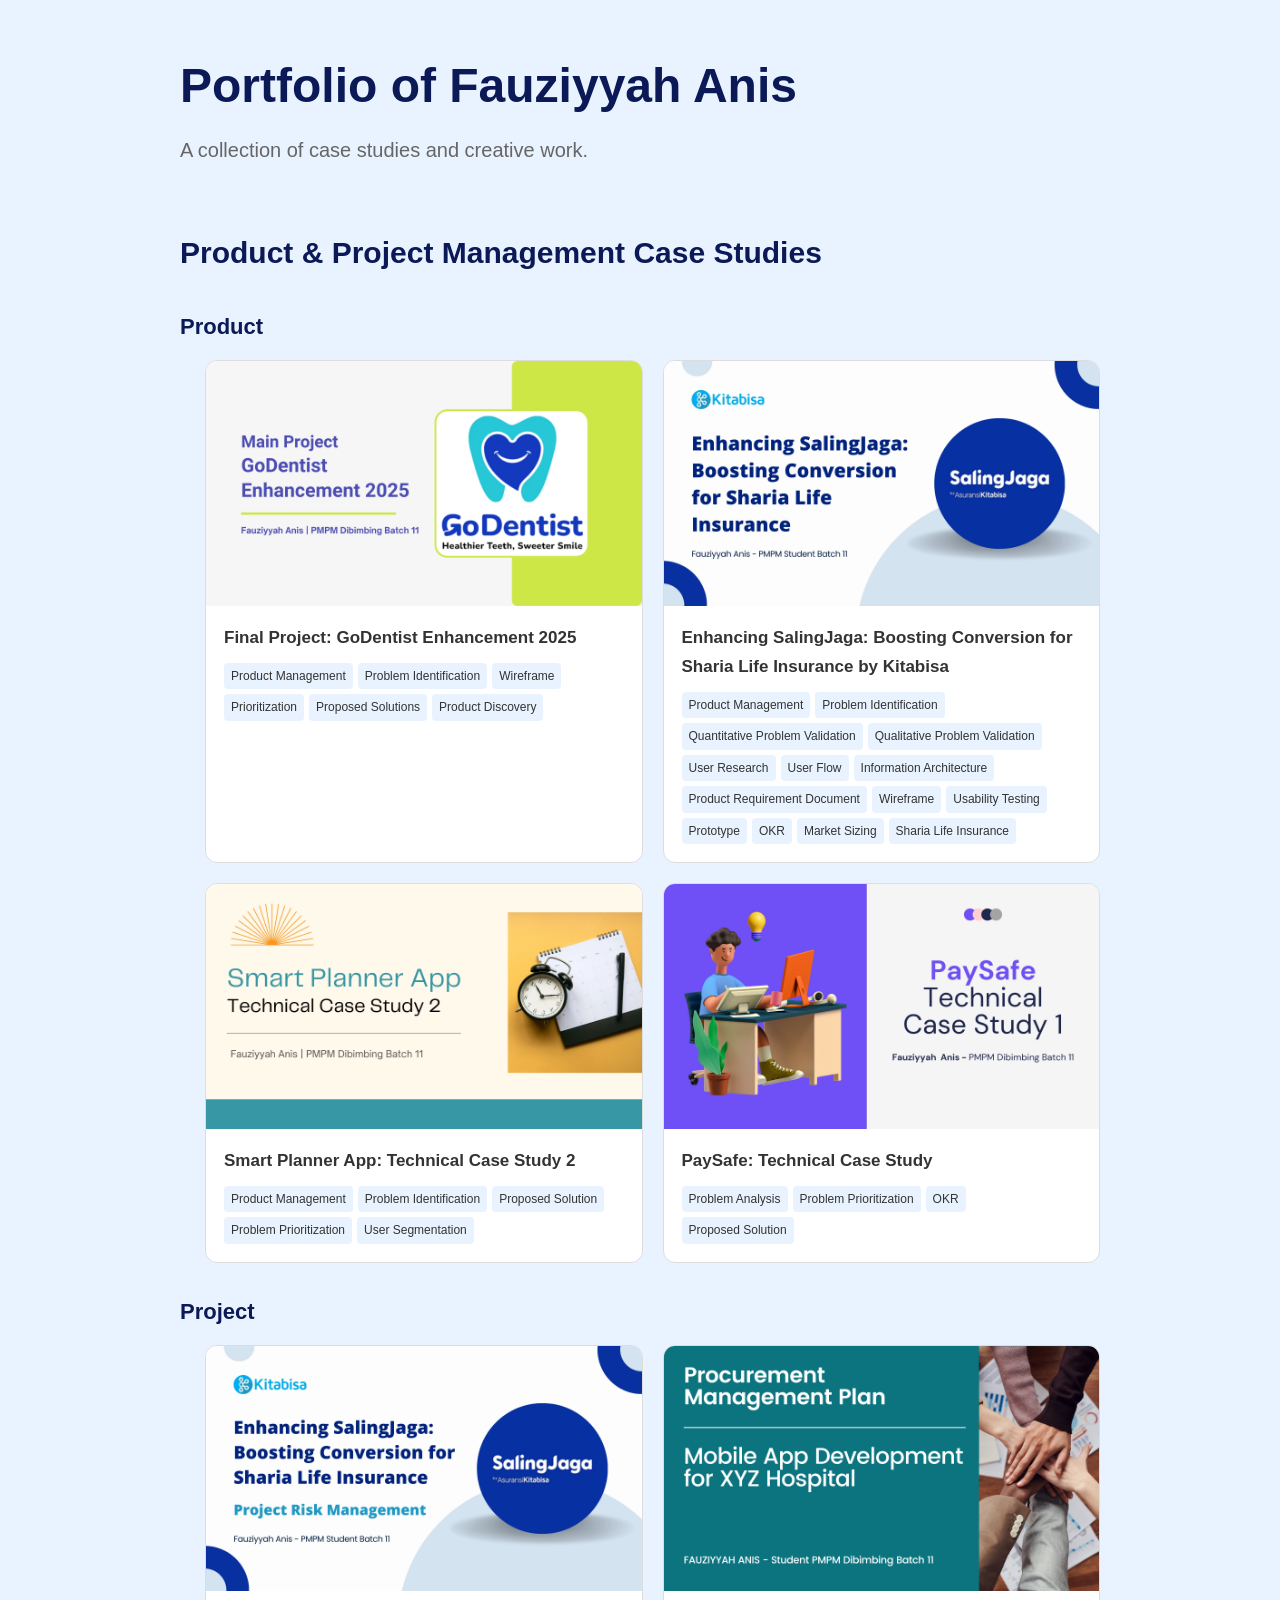
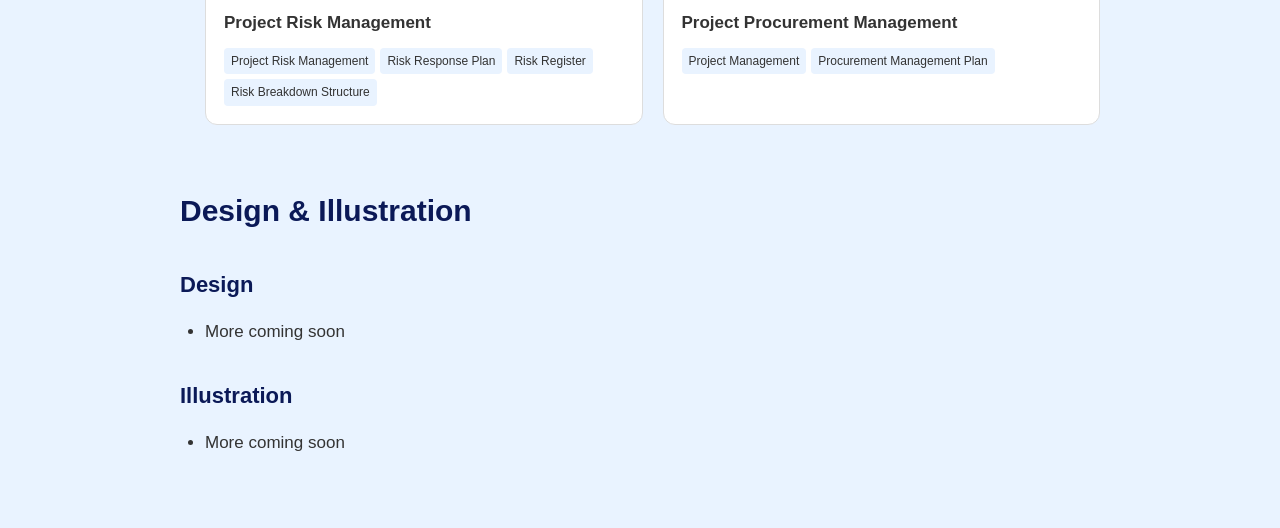
==== index.html @ ee19d2a4 "Update index.html Add tags for cards" ====
<!DOCTYPE html>
<html lang="en">
<head>
    <meta charset="UTF-8">
    <meta name="viewport" content="width=device-width, initial-scale=1.0">

    <title>Portfolio of Fauziyyah Anis</title>

    <link rel="stylesheet" href="style.css">
</head>

<body>

    <h1>Portfolio of Fauziyyah Anis</h1>

    <p>A collection of case studies and creative work.</p>


    <!-- PRODUCT & PROJECT MANAGEMENT -->

    <h2>Product & Project Management Case Studies</h2>

    <h3>Product</h3>

    <ul class="project-grid">
        <li class="project-item">
            <a href="product/godentist.html">
                <img src="product/Fauziyyah_Anis_Cover_Final_GoDentist_Enhancement_2025_PPT.webp"
                     alt="GoDentist Enhancement 2025">
                <span>Final Project: GoDentist Enhancement 2025</span>
                <div class="card-tags">
                    <span>Product Management</span>
                    <span>Problem Identification</span>
                    <span>Wireframe</span>
                    <span>Prioritization</span>
                    <span>Proposed Solutions</span>
                    <span>Product Discovery</span>
                </div>
            </a>
        </li>
        <li class="project-item">
            <a href="product/salingjaga.html">
                <img src="product/SalingJaga_by_Kitabisa.webp"
                     alt="Enhancing SalingJaga: Boosting Conversion for Sharia Life Insurance by Kitabisa">
                <span>Enhancing SalingJaga: Boosting Conversion for Sharia Life Insurance by Kitabisa</span>
                <div class="card-tags">
                    <span>Product Management</span>
                    <span>Problem Identification</span>
                    <span>Quantitative Problem Validation</span>
                    <span>Qualitative Problem Validation</span>
                    <span>User Research</span>
                    <span>User Flow</span>
                    <span>Information Architecture</span>
                    <span>Product Requirement Document</span>
                    <span>Wireframe</span>
                    <span>Usability Testing</span>
                    <span>Prototype</span>
                    <span>OKR</span>
                    <span>Market Sizing</span>
                    <span>Sharia Life Insurance</span>
                </div>
            </a>
        </li>
        <li class="project-item">
            <a href="product/smartplanner.html">
                <img src="product/Fauziyyah_Anis_TC_2_Product.webp"
                     alt="Smart Planner App: Technical Case Study 2">
                <span>Smart Planner App: Technical Case Study 2</span>
                <div class="card-tags">
                    <span>Product Management</span>
                    <span>Problem Identification</span>
                    <span>Proposed Solution</span>
                    <span>Problem Prioritization</span>
                    <span>User Segmentation</span>
                </div>
            </a>
        </li>
        <li class="project-item">
            <a href="product/paysafe.html">
                <img src="product/PaySafe_Case_Study_(Update).webp"
                     alt="PaySafe: Technical Case Study">
                <span>PaySafe: Technical Case Study</span>
                <div class="card-tags">
                    <span>Problem Analysis</span>
                    <span>Problem Prioritization</span>
                    <span>OKR</span>
                    <span>Proposed Solution</span>
                </div>
            </a>
        </li>
    </ul>


    <h3>Project</h3>

    <ul class="project-grid">
        <li class="project-item">
            <a href="project/salingjaga-risk-management.html">
                <img src="project/Risk_Management_SalingJaga_by_Kitabisa.webp"
                     alt="Project Risk Management">
                <span>Project Risk Management</span>
                <div class="card-tags">
                    <span>Project Risk Management</span>
                    <span>Risk Response Plan</span>
                    <span>Risk Register</span>
                    <span>Risk Breakdown Structure</span>
                </div>
            </a>
        </li>
        <li class="project-item">
            <a href="project/procurement.html">
                <img src="project/Mobile%20App%20Development%20for%20XYZ%20Hospital.png"
                     alt="Project Procurement Management">
                <span>Project Procurement Management</span>
                <div class="card-tags">
                    <span>Project Management</span>
                    <span>Procurement Management Plan</span>
                </div>
            </a>
        </li>
    </ul>


    <!-- DESIGN & ILLUSTRATION -->

    <h2>Design & Illustration</h2>

    <h3>Design</h3>

    <ul>
        <li>More coming soon</li>
        <!--  <li>Multimedia for MBCGS Event</li>  -->
        <!-- <li>Department of Media & Information</li> -->
    </ul>


    <h3>Illustration</h3>

    <ul>
        <li>More coming soon</li>
    </ul>

</body>
</html>
---- style.css ----
* {
    box-sizing: border-box;
    margin: 0;
    padding: 0;
}

body {
    font-family: -apple-system, BlinkMacSystemFont, "Segoe UI", sans-serif;
    font-size: 17px;
    color: #333333;
    background: #e9f3ff;
    line-height: 1.7;
    max-width: 1000px;
    margin: 0 auto;
    padding: 60px 40px;
}

h1 {
    font-size: 48px;
    line-height: 1.1;
    margin-bottom: 20px;
    color: #0b1957;
}

h1 + p {
    font-size: 20px;
    margin-bottom: 60px;
    color: #666666;
}

h2 {
    font-size: 30px;
    margin-top: 60px;
    margin-bottom: 30px;
    color: #0b1957;
}

h3 {
    font-size: 22px;
    margin-top: 30px;
    margin-bottom: 15px;
    color: #0b1957;
}

p {
    margin-bottom: 20px;
    color: #555;
}

ul {
    margin-left: 25px;
}

li {
    margin-bottom: 10px;
}

img {
    display: block;
    max-width: 700px;
    width: 100%;
    height: auto;
    margin: 0 auto 50px;
}

ol {
    margin-left: 25px;
    margin-bottom: 20px;
}
.pdf-frame {
    width: 100%;
    aspect-ratio: 16 / 9;
    margin-bottom: 50px;
}

.pdf-frame iframe {
    width: 100%;
    height: 100%;
    border: none;
}
.tags {
    display: flex;
    flex-wrap: wrap;
    gap: 8px;
    margin-bottom: 25px;
}

.tags span {
    padding: 6px 12px;
    border: 1px solid #426bc2;
    border-radius: 20px;
    font-size: 14px;
    color: #0b1957;
    background: #e9f3ff;
}

.tags span:nth-child(2) {
    background: #f0ebff;
}

.tags span:nth-child(3) {
    background: #e8f6ef;
}

.tags span:nth-child(4) {
    background: #fff0e6;
}

.tags span:nth-child(5) {
    background: #fff9d6;
}

.tags span:nth-child(6) {
    background: #fceaf1;
}
.back-link {
    color: #222;
    text-decoration: none;
}

.back-link:hover {
    text-decoration: underline;
}
.image-row {
    display: flex;
    gap: 20px;
    margin-bottom: 30px;
    flex-wrap: wrap;
}

.image-row img {
    flex: 1;
    min-width: 0;
    max-width: none;
    width: auto;
    margin: 0;
}

.clickable-image {
    cursor: zoom-in;
}

.image-overlay {
    display: none;
    position: fixed;
    z-index: 1000;
    top: 0;
    left: 0;
    width: 100%;
    height: 100%;
    background: rgba(0, 0, 0, 0.5);
    justify-content: center;
    align-items: center;
    padding: 40px;
}

.image-overlay img {
    max-width: 95%;
    max-height: 95%;
    width: auto;
    height: auto;
    margin: 0;
}

.image-side-right {
    float: right;
    width: 40%;
    margin: 0 0 30px 30px;
}

.image-side-right img {
    width: 100%;
    max-width: none;
    margin: 0 0 20px 0;
}

.image-side-left {
    float: left;
    width: 40%;
    margin: 0 30px 30px 0;
}

.image-side-left img {
    width: 100%;
    max-width: none;
    margin: 0 0 20px 0;
}

.image-content-layout {
    display: flex;
    align-items: flex-start;
    gap: 30px;
    margin-bottom: 30px;
}

.image-content-left {
    flex: 1;
}

.image-content-right {
    width: 25%;
}

.image-content-right img {
    width: 100%;
    max-width: none;
    margin: 0;
}

.image-content-left img {
    width: 100%;
    max-width: none;
    margin: 30px 0 20px;
}
.prototype-image {
    width: 70%;
    max-width: none;
    margin: 0 auto;
}
.document-frame {
    width: 100%;
    aspect-ratio: 3 / 4;
    margin-bottom: 50px;
}

.document-frame iframe {
    width: 100%;
    height: 100%;
    border: none;
}
.project-item {
    height: 100%;
    margin-bottom: 0;
}
.project-item a {
    display: flex;
    flex-direction: column;
    height: 100%;
    padding: 0;
    background: #ffffff;
    border: 1px solid #ddd;
    border-radius: 12px;
    overflow: hidden;
    text-decoration: none;
    color: #333333;
    text-align: left;
    transition: 0.2s ease;
}

.project-item a:hover {
    background: #ffffff;
    transform: translateY(-3px);
    box-shadow: 0 6px 14px rgba(0, 0, 0, 0.12);
}

.project-item img {
    display: block;
    width: 100%;
    height: auto;
    margin: 0;
}

.project-item > a > span {
    display: block;
    padding: 18px 18px 10px;
    font-size: 17px;
    font-weight: 600;
}

.card-tags {
    display: flex;
    flex-wrap: wrap;
    gap: 5px;
    padding: 0 18px 18px;
}

.card-tags span {
    padding: 3px 7px;
    border-radius: 4px;
    font-size: 12px;
    font-weight: normal;
    color: #333333;
    background: #e9f3ff;
}

.project-grid {
    display: grid;
    grid-template-columns: repeat(2, 1fr);
    gap: 20px;
    list-style: none;
}
.mobile-file-link {
    display: none;
}

@media (max-width: 600px) {
    .project-grid {
        grid-template-columns: 1fr;
    }
    .pdf-frame,
    .document-frame {
        display: none;
    }
    .mobile-file-link {
        display: block;
    }
    h1 {
        font-size: 36px;
    }

    h1 + p {
        font-size: 18px;
        margin-bottom: 40px;
    }

    h2 {
        font-size: 26px;
        margin-top: 40px;
    }
}
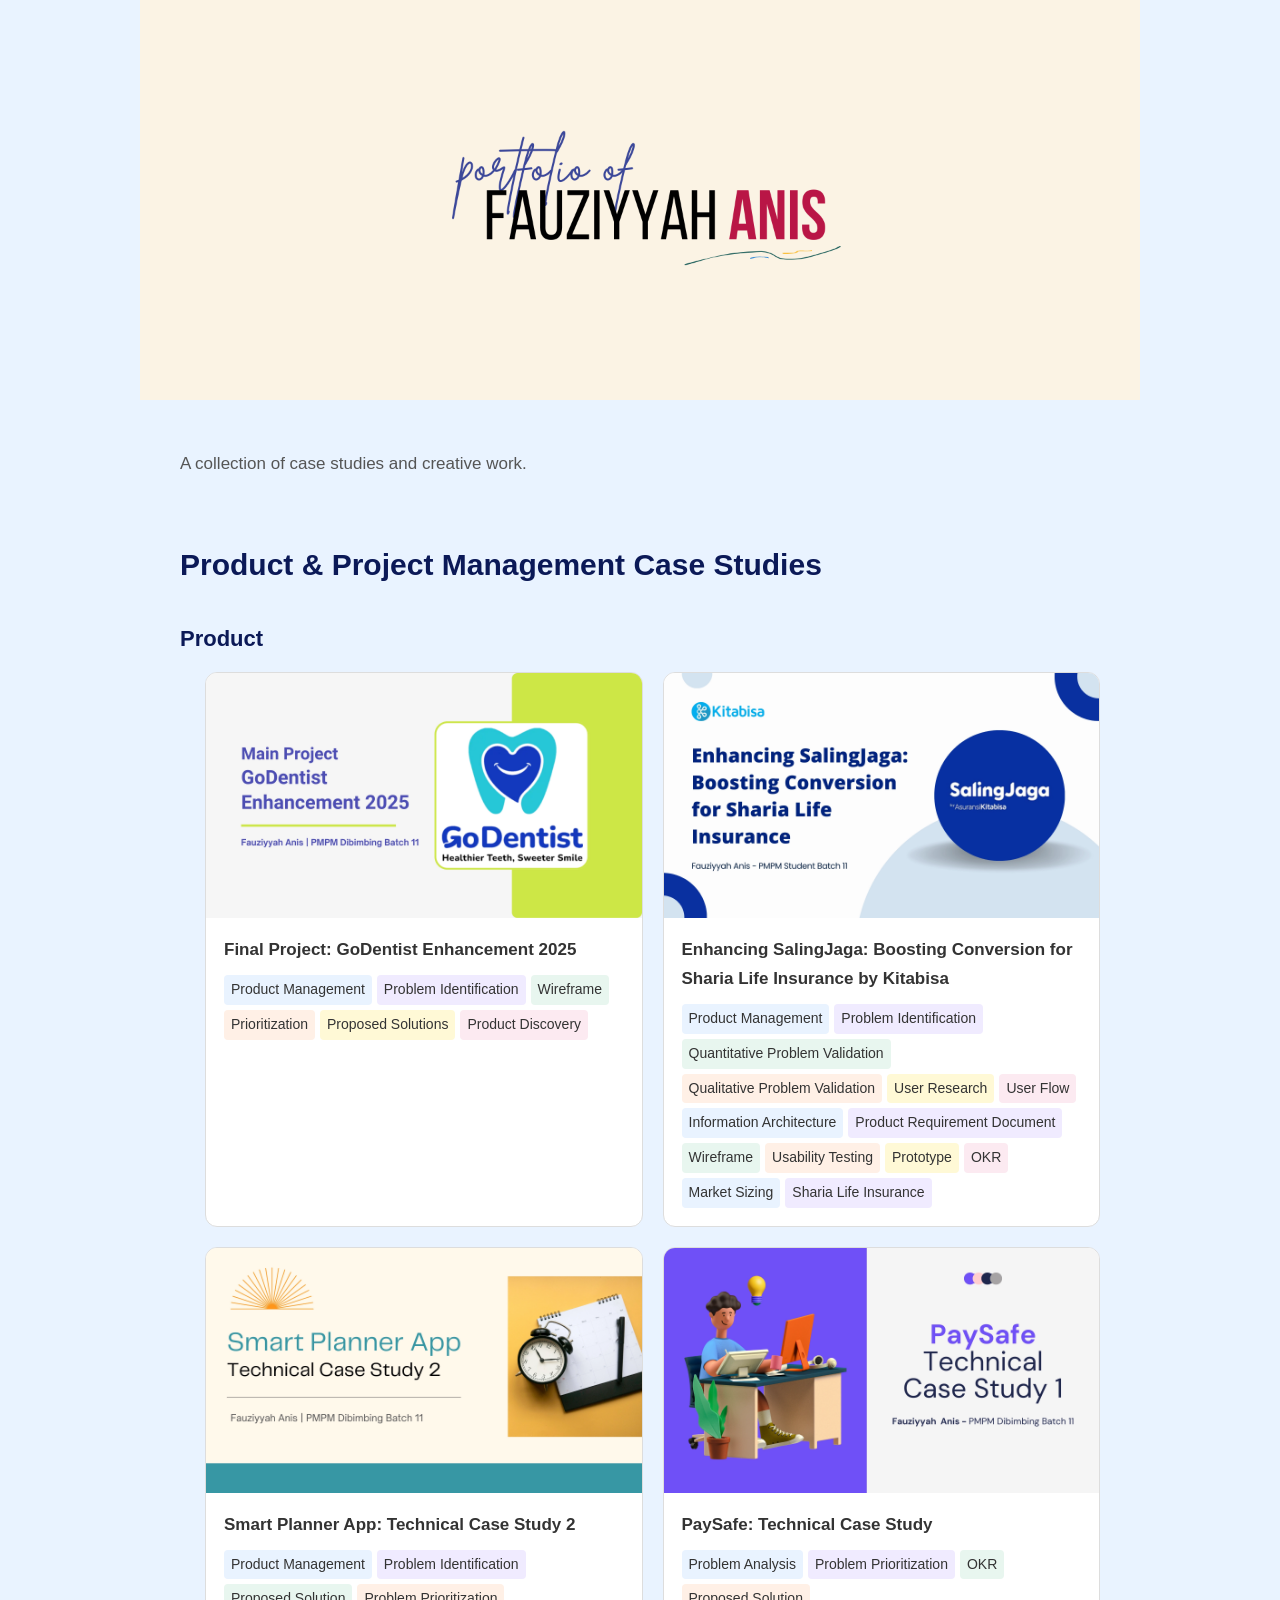
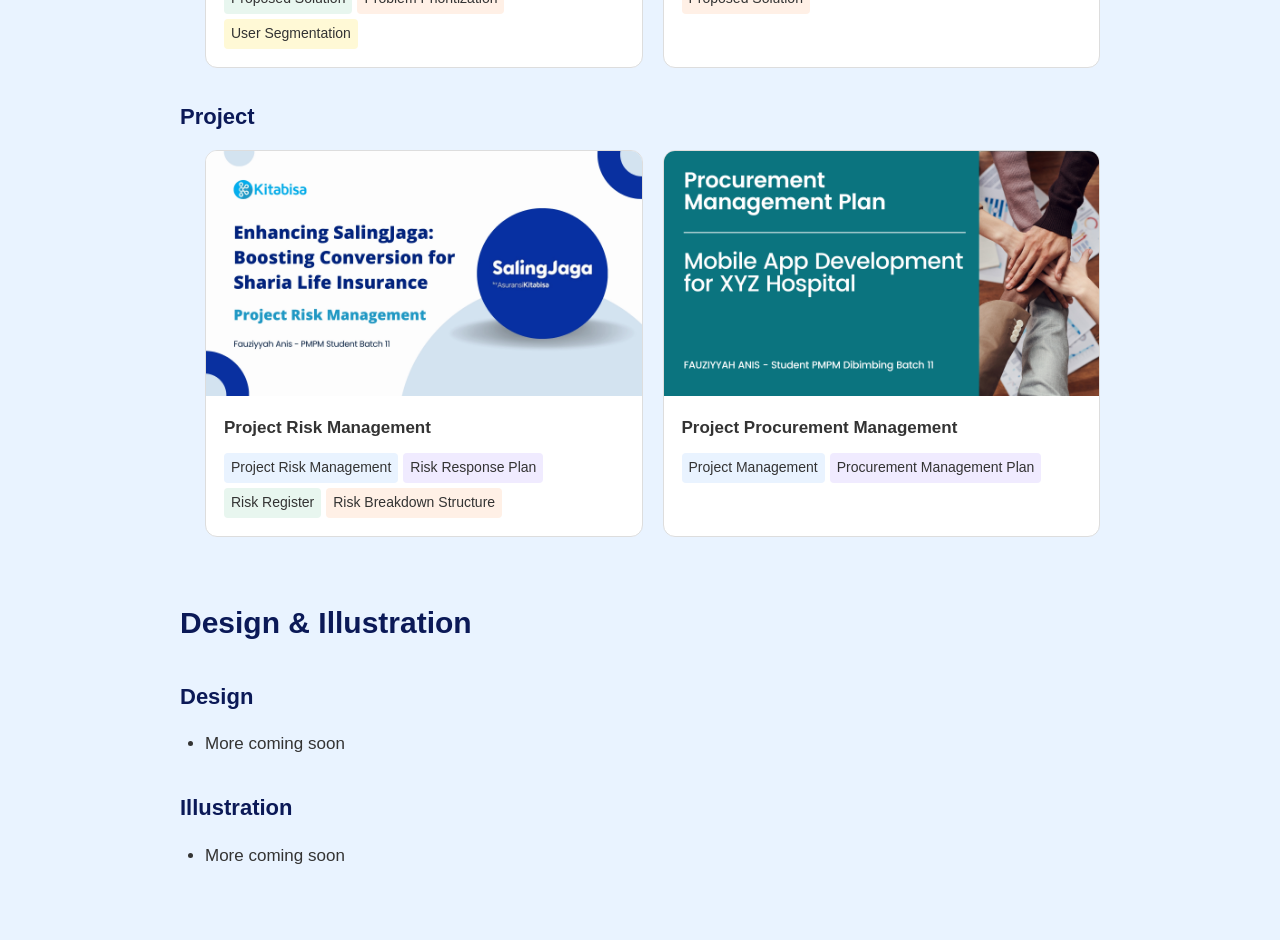
==== commit a2690508: "Update index.html Add header" ====
--- a/index.html
+++ b/index.html
@@ -11,7 +11,9 @@
 
 <body>
 
-    <h1>Portfolio of Fauziyyah Anis</h1>
+    <header class="portfolio-header">
+        <img src="portfolio-banner.png" alt="Portfolio of Fauziyyah Anis">
+    </header>
 
     <p>A collection of case studies and creative work.</p>
 
--- a/style.css
+++ b/style.css
@@ -110,9 +110,30 @@
     background: #fff9d6;
 }
 
-.tags span:nth-child(6) {
+.tags span:nth-child(6n+1) {
     background: #fceaf1;
 }
+
+.tags span:nth-child(6n+2) {
+    background: #f0ebff;
+}
+
+.tags span:nth-child(6n+3) {
+    background: #e8f6ef;
+}
+
+.tags span:nth-child(6n+4) {
+    background: #fff0e6;
+}
+
+.tags span:nth-child(6n+5) {
+    background: #fff9d6;
+}
+
+.tags span:nth-child(6n) {
+    background: #fceaf1;
+}
+
 .back-link {
     color: #222;
     text-decoration: none;
@@ -277,10 +298,34 @@
 .card-tags span {
     padding: 3px 7px;
     border-radius: 4px;
-    font-size: 12px;
+    font-size: 14px;
     font-weight: normal;
     color: #333333;
     background: #e9f3ff;
+}
+
+.card-tags span:nth-child(6n + 1) {
+    background: #e9f3ff;
+}
+
+.card-tags span:nth-child(6n + 2) {
+    background: #f0ebff;
+}
+
+.card-tags span:nth-child(6n + 3) {
+    background: #e8f6ef;
+}
+
+.card-tags span:nth-child(6n + 4) {
+    background: #fff0e6;
+}
+
+.card-tags span:nth-child(6n + 5) {
+    background: #fff9d6;
+}
+
+.card-tags span:nth-child(6n) {
+    background: #fceaf1;
 }
 
 .project-grid {
@@ -293,6 +338,18 @@
     display: none;
 }
 
+.portfolio-header {
+    margin: -60px -40px 50px;
+}
+
+.portfolio-header img {
+    display: block;
+    width: 100%;
+    max-width: none;
+    height: auto;
+    margin: 0;
+}
+
 @media (max-width: 600px) {
     .project-grid {
         grid-template-columns: 1fr;
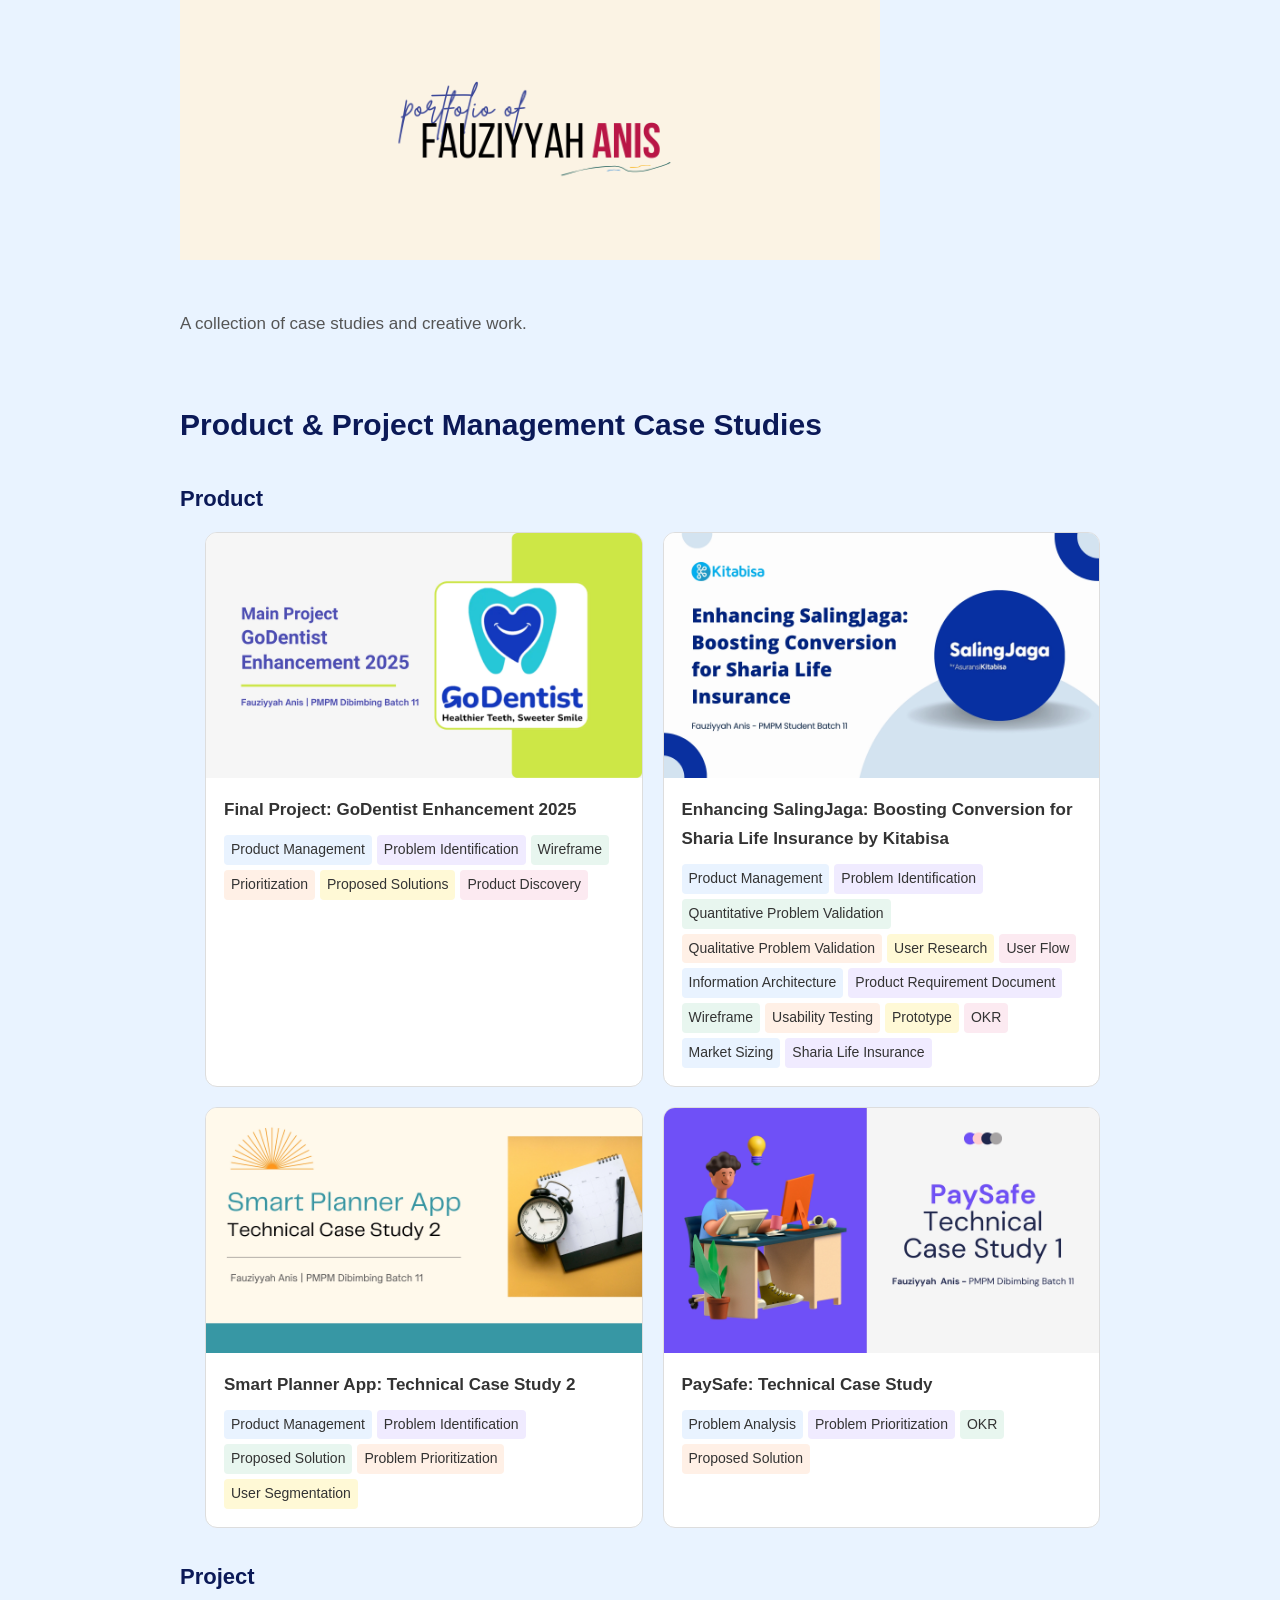
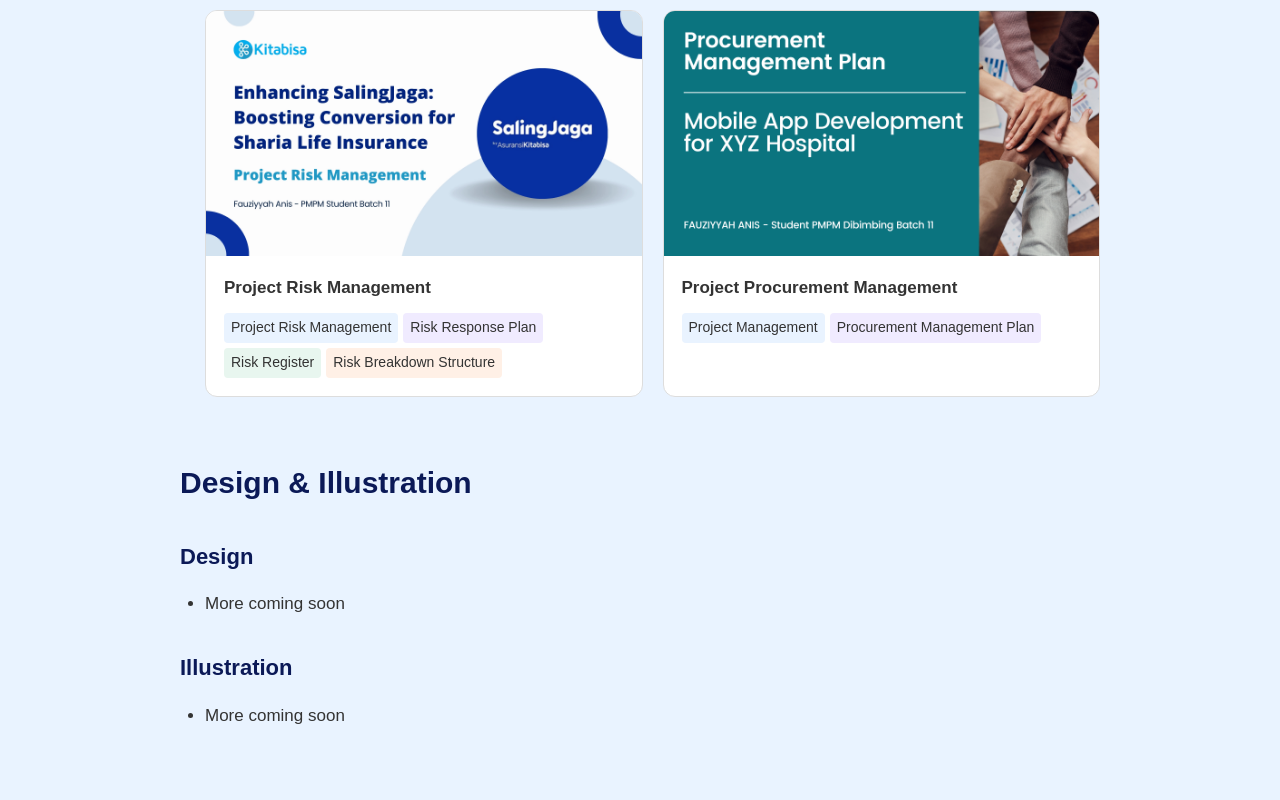
==== commit 0a1ad1fd: "Update index.html Change backgroud color" ====
--- a/index.html
+++ b/index.html
@@ -9,7 +9,7 @@
     <link rel="stylesheet" href="style.css">
 </head>
 
-<body>
+<body class="home-page">
 
     <header class="portfolio-header">
         <img src="portfolio-banner.png" alt="Portfolio of Fauziyyah Anis">
--- a/style.css
+++ b/style.css
@@ -339,14 +339,17 @@
 }
 
 .portfolio-header {
-    margin: -60px -40px 50px;
+    width: 100%;
+    height: 260px;
+    margin: -60px 0 50px;
+    overflow: hidden;
 }
 
 .portfolio-header img {
     display: block;
     width: 100%;
-    max-width: none;
-    height: auto;
+    height: 100%;
+    object-fit: cover;
     margin: 0;
 }
 
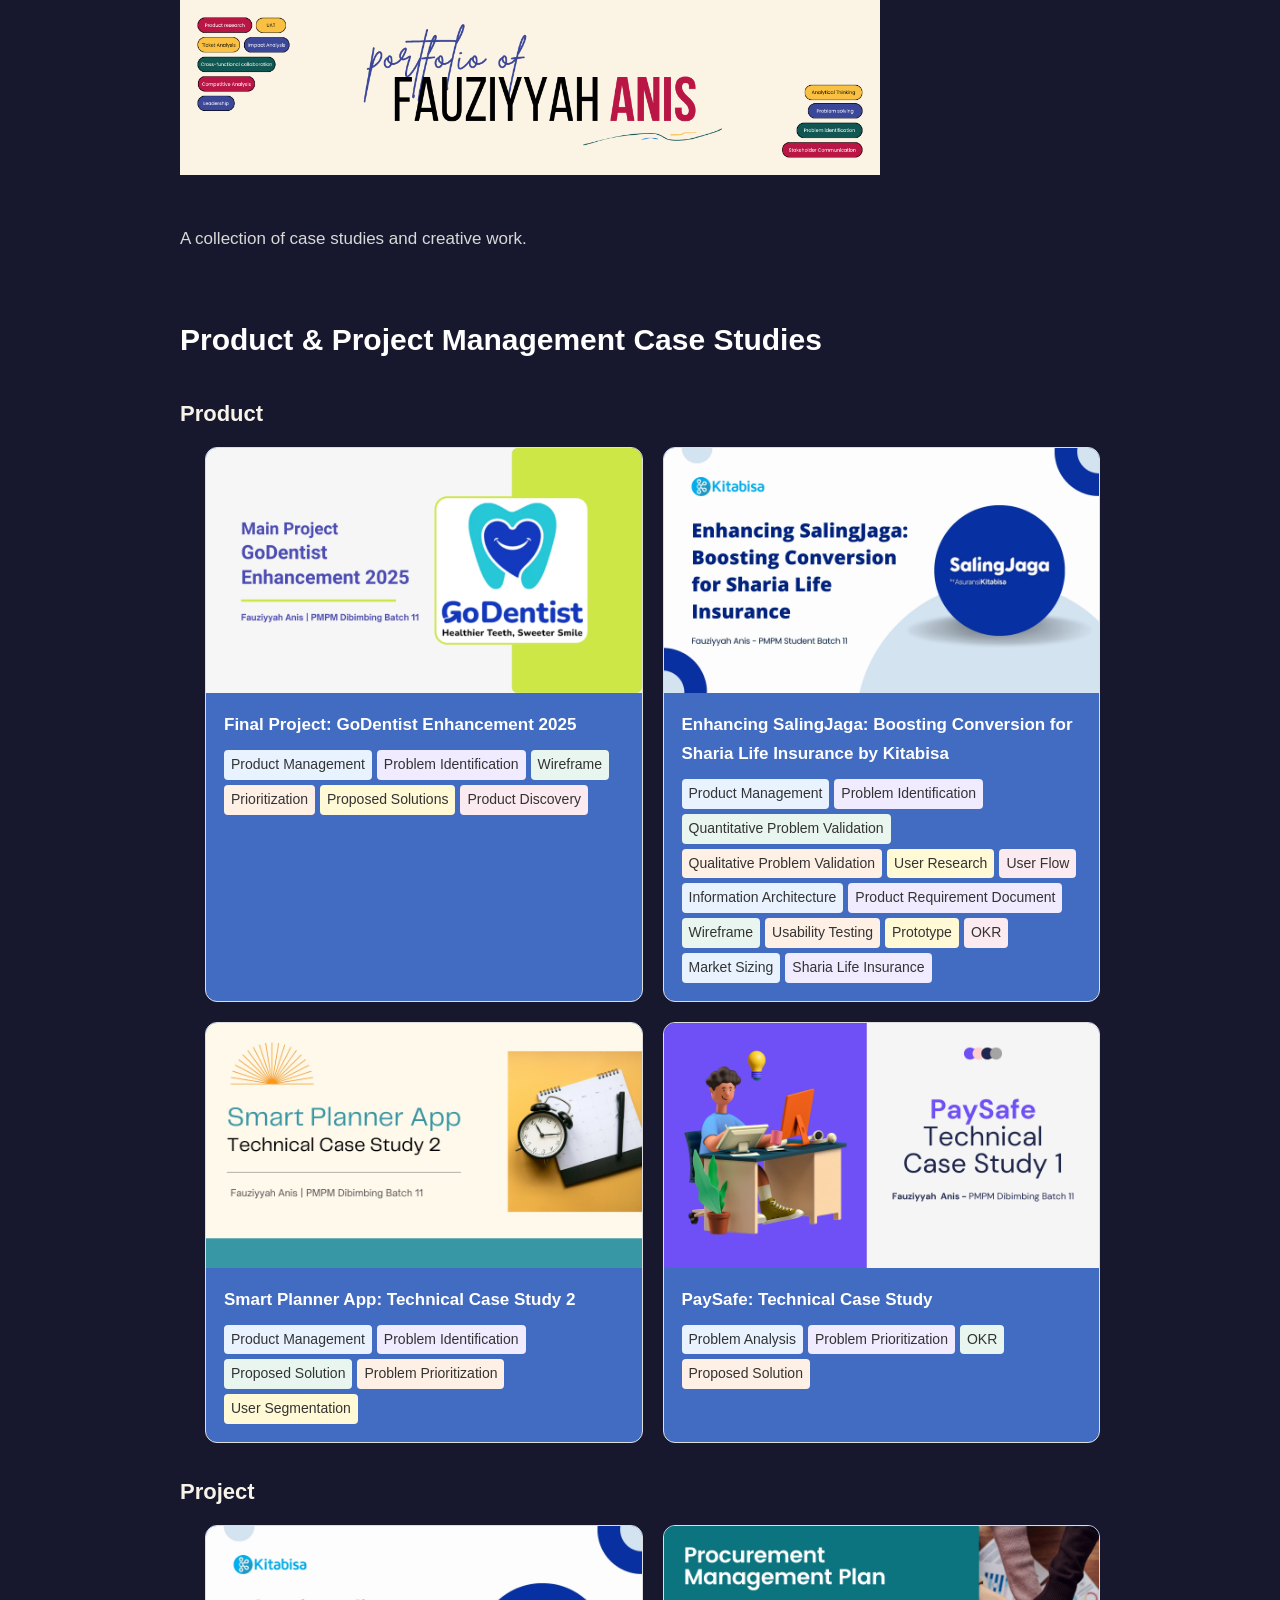
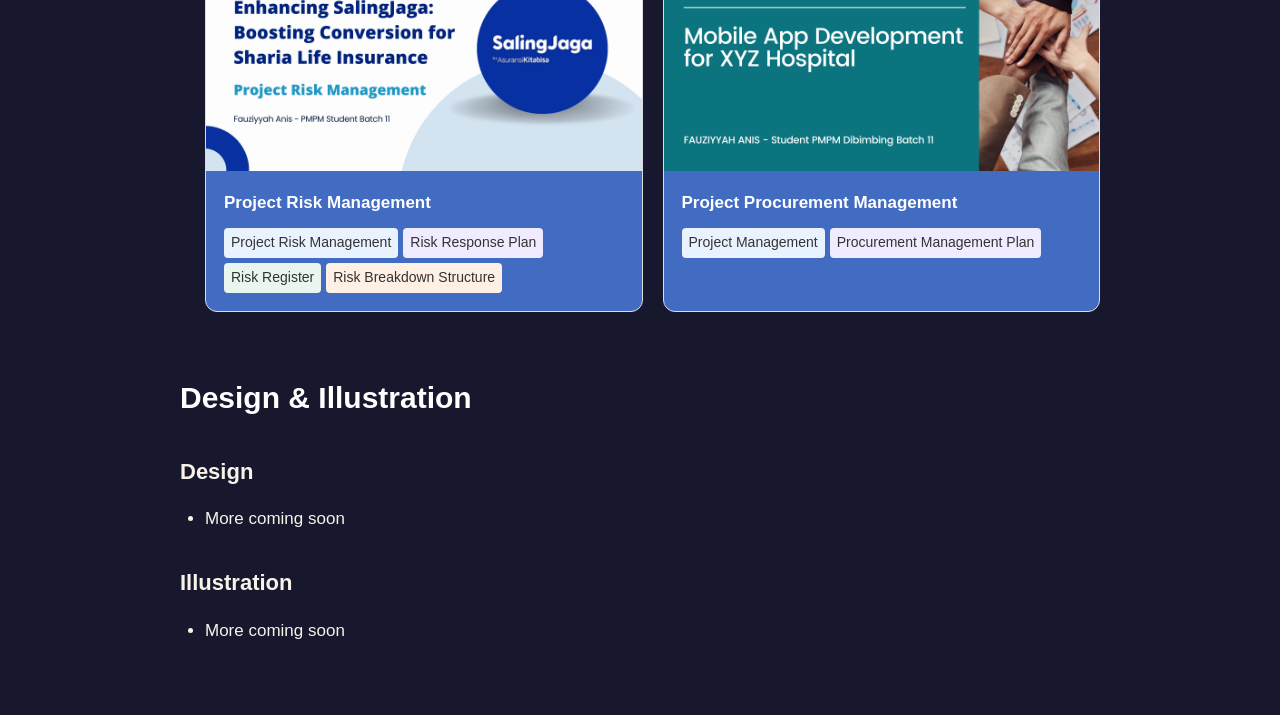
==== commit a3c153a3: "Update index.html Change header" ====
--- a/index.html
+++ b/index.html
@@ -12,7 +12,7 @@
 <body class="home-page">
 
     <header class="portfolio-header">
-        <img src="portfolio-banner.png" alt="Portfolio of Fauziyyah Anis">
+        <img src="homepage-banner-github.png" alt="Portfolio of Fauziyyah Anis">
     </header>
 
     <p>A collection of case studies and creative work.</p>
--- a/style.css
+++ b/style.css
@@ -258,18 +258,18 @@
     flex-direction: column;
     height: 100%;
     padding: 0;
-    background: #ffffff;
+    background: #426bc2;
     border: 1px solid #ddd;
     border-radius: 12px;
     overflow: hidden;
     text-decoration: none;
-    color: #333333;
+    color: #ffffff;
     text-align: left;
     transition: 0.2s ease;
 }
 
 .project-item a:hover {
-    background: #ffffff;
+    background: #426bc2;
     transform: translateY(-3px);
     box-shadow: 0 6px 14px rgba(0, 0, 0, 0.12);
 }
@@ -339,17 +339,13 @@
 }
 
 .portfolio-header {
-    width: 100%;
-    height: 260px;
     margin: -60px 0 50px;
-    overflow: hidden;
 }
 
 .portfolio-header img {
     display: block;
     width: 100%;
-    height: 100%;
-    object-fit: cover;
+    height: auto;
     margin: 0;
 }
 
@@ -378,3 +374,20 @@
         margin-top: 40px;
     }
 }
+
+.home-page {
+    background: #17172e;
+    color: #f8f3e8;
+}
+
+.home-page h2 {
+    color: #ffffff;
+}
+
+.home-page h3 {
+    color: #f8f3e8;
+}
+
+.home-page > p {
+    color: #d9d9d9;
+}
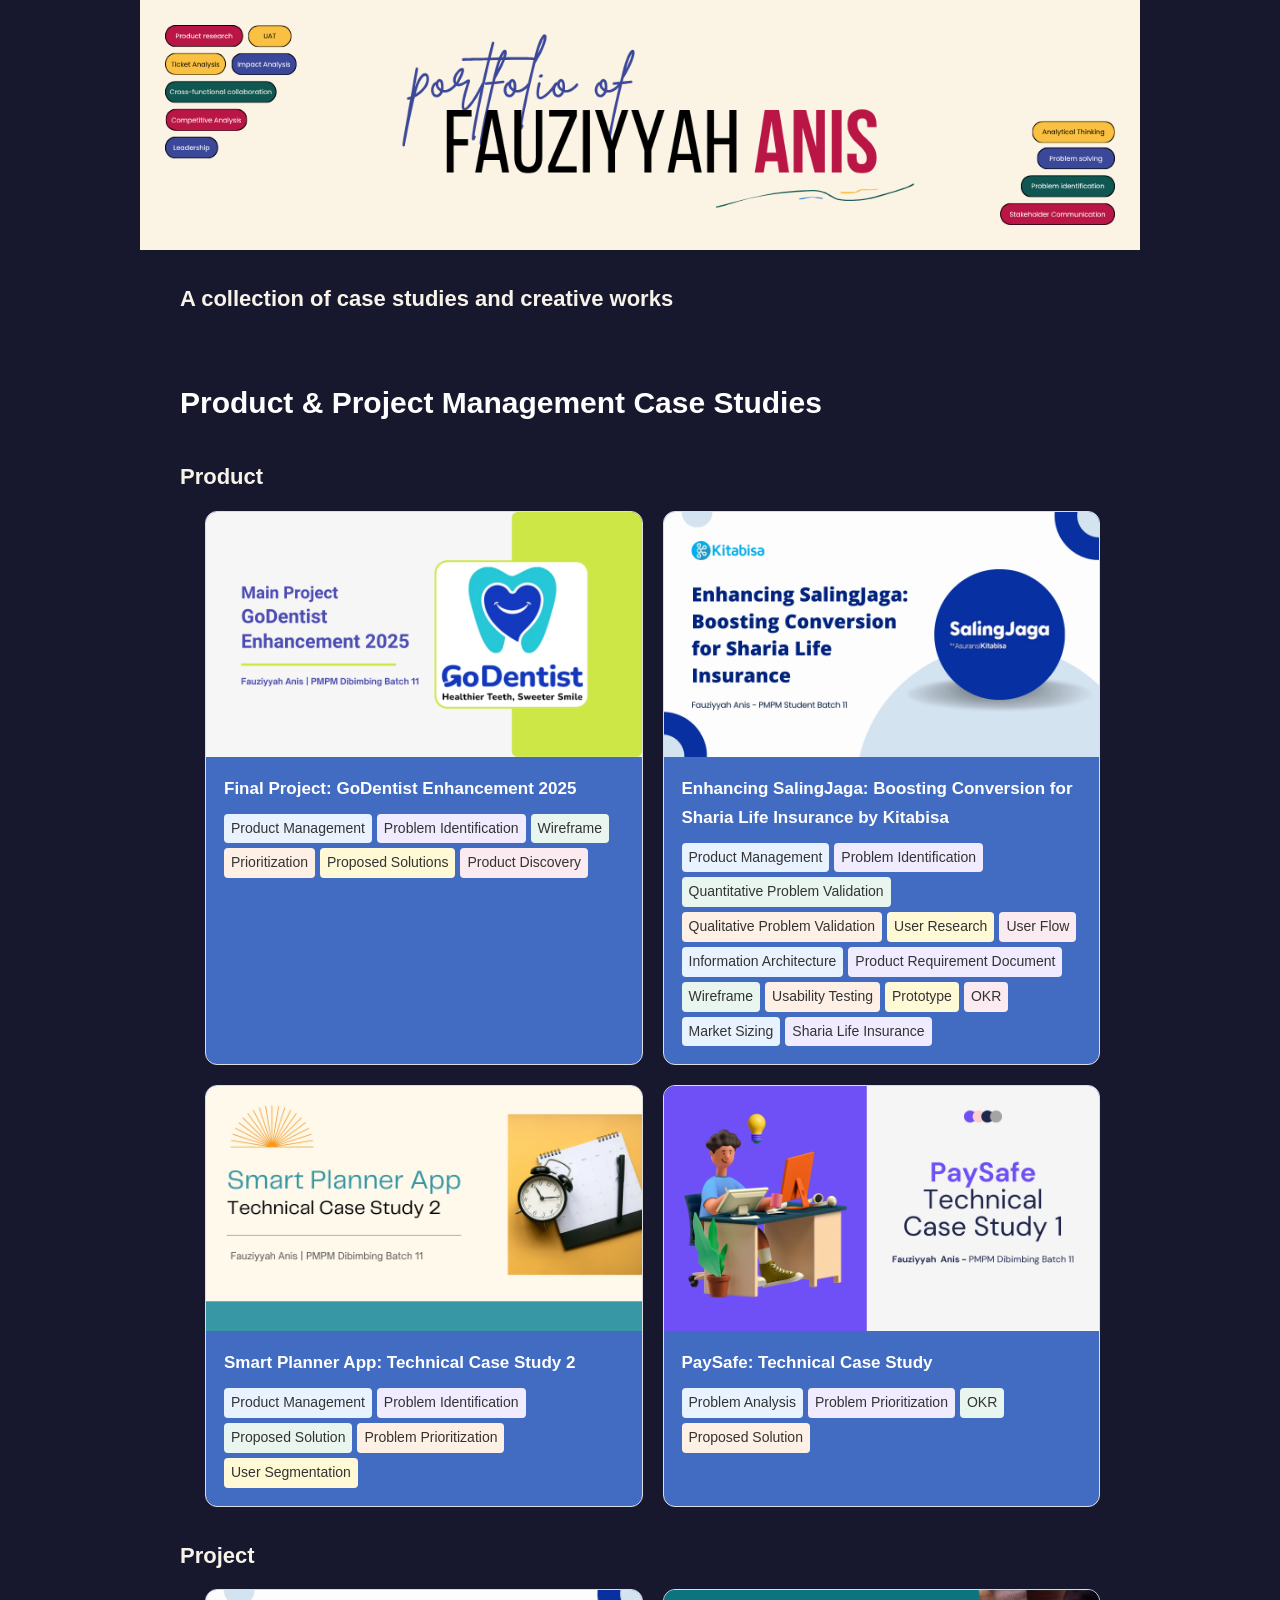
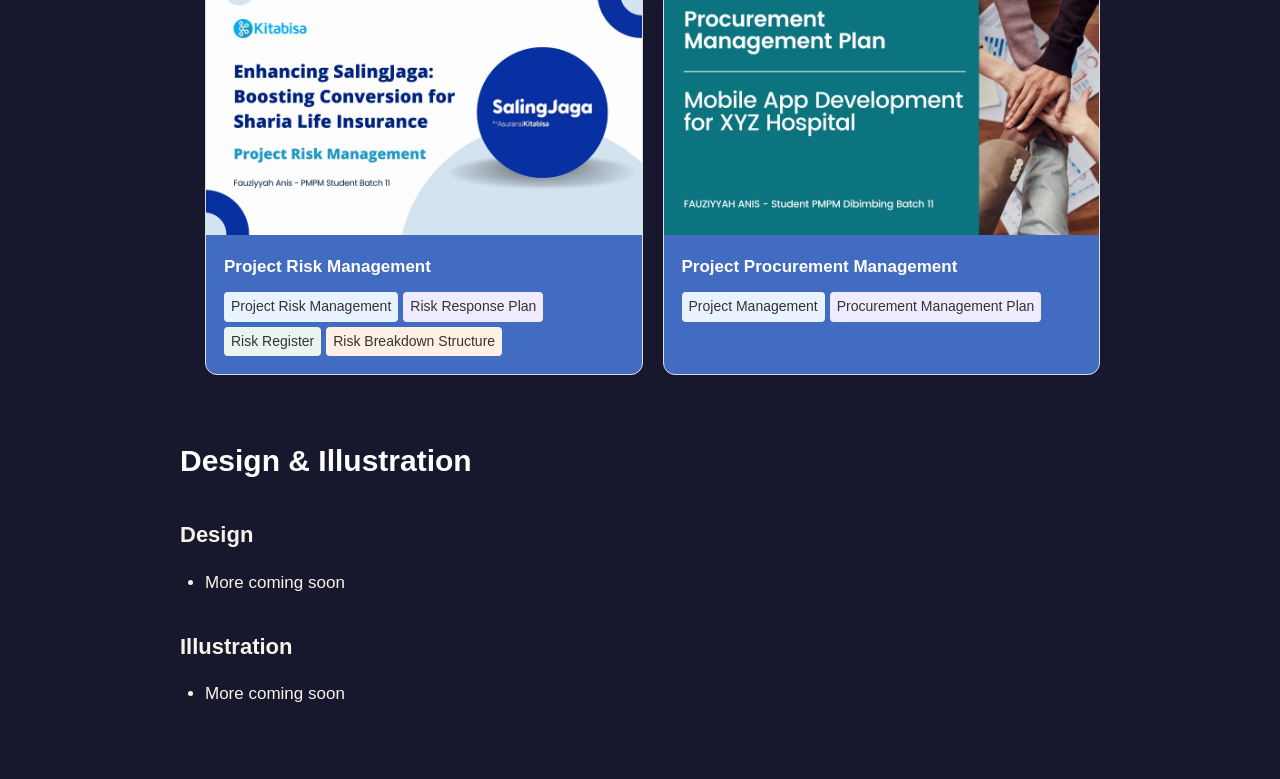
==== commit 8a81bfff: "Update index.html Change the text below the banner" ====
--- a/index.html
+++ b/index.html
@@ -15,7 +15,7 @@
         <img src="homepage-banner-github.png" alt="Portfolio of Fauziyyah Anis">
     </header>
 
-    <p>A collection of case studies and creative work.</p>
+    <h3>A collection of case studies and creative works</h3>
 
 
     <!-- PRODUCT & PROJECT MANAGEMENT -->
--- a/style.css
+++ b/style.css
@@ -25,7 +25,7 @@
 h1 + p {
     font-size: 20px;
     margin-bottom: 60px;
-    color: #666666;
+    color: #f8f3e8;
 }
 
 h2 {
@@ -339,12 +339,13 @@
 }
 
 .portfolio-header {
-    margin: -60px 0 50px;
+    margin: -60px -40px 25px;
 }
 
 .portfolio-header img {
     display: block;
     width: 100%;
+    max-width: none;
     height: auto;
     margin: 0;
 }
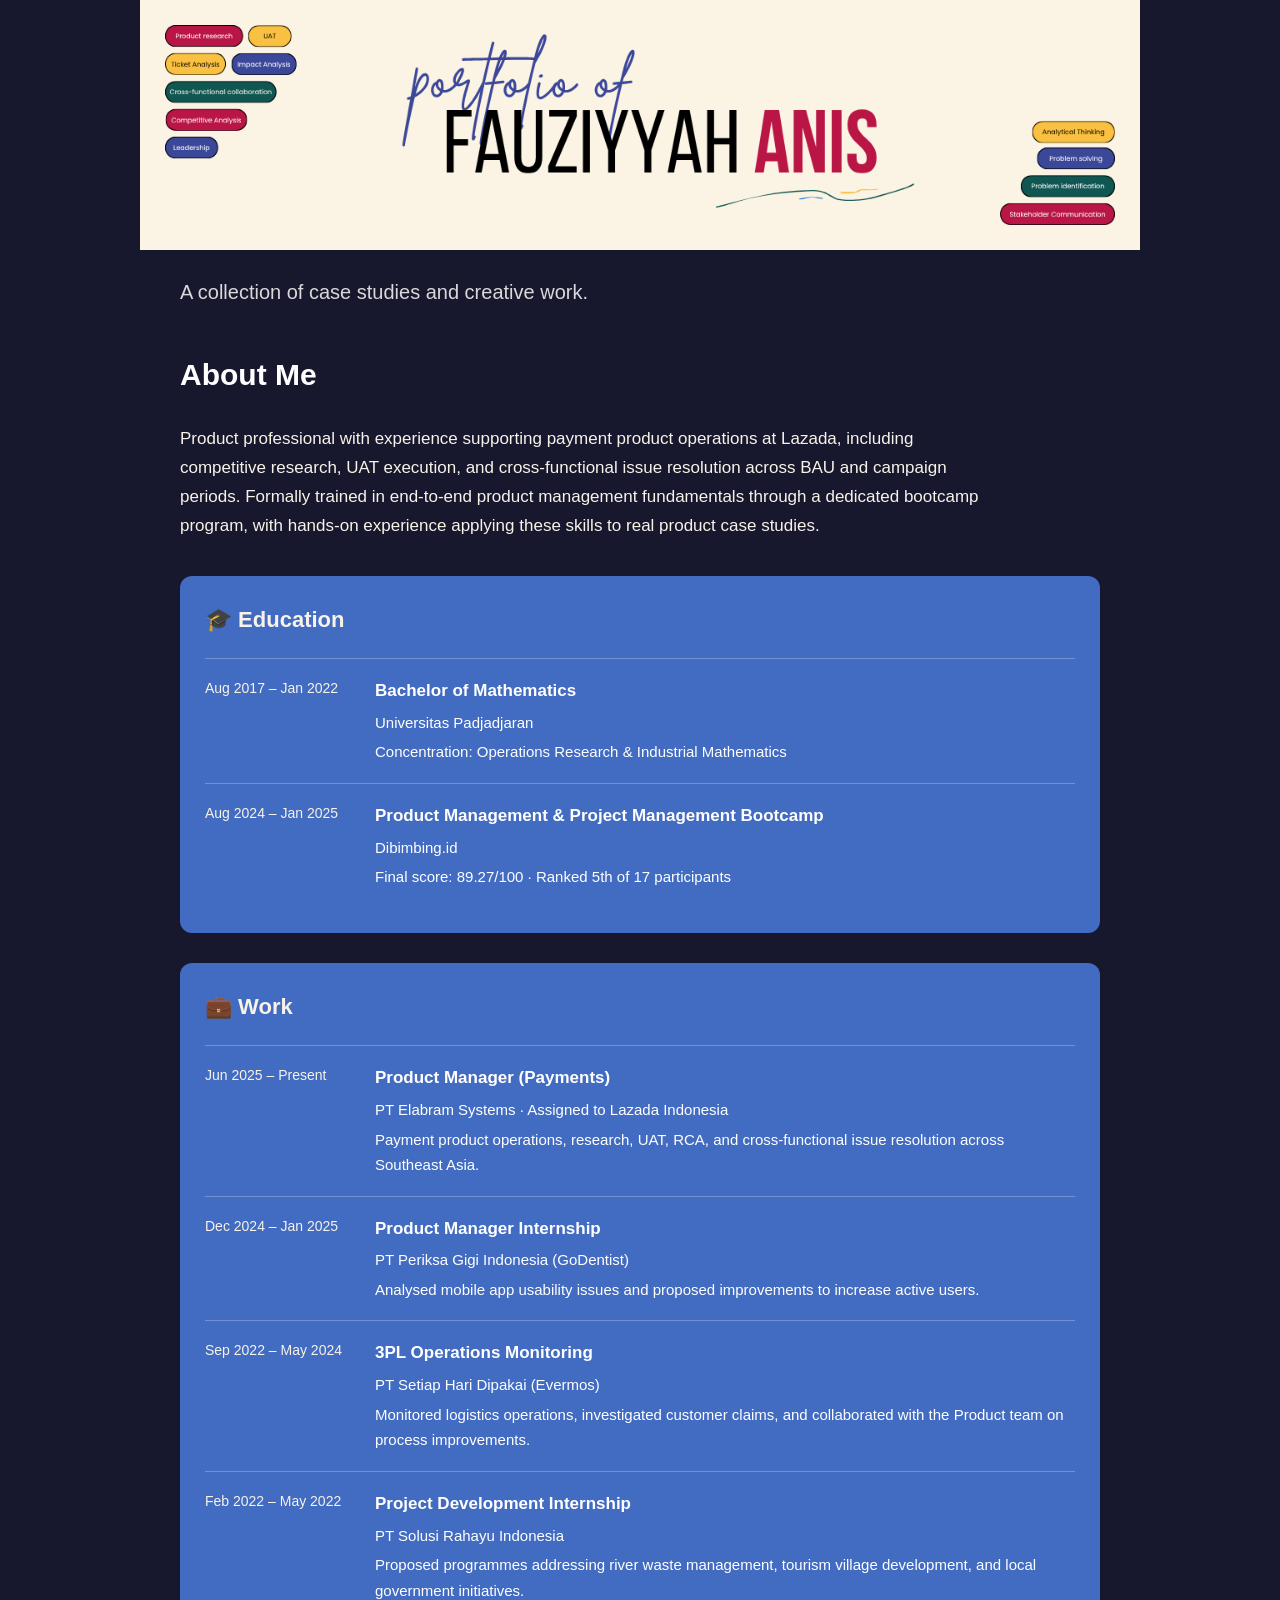
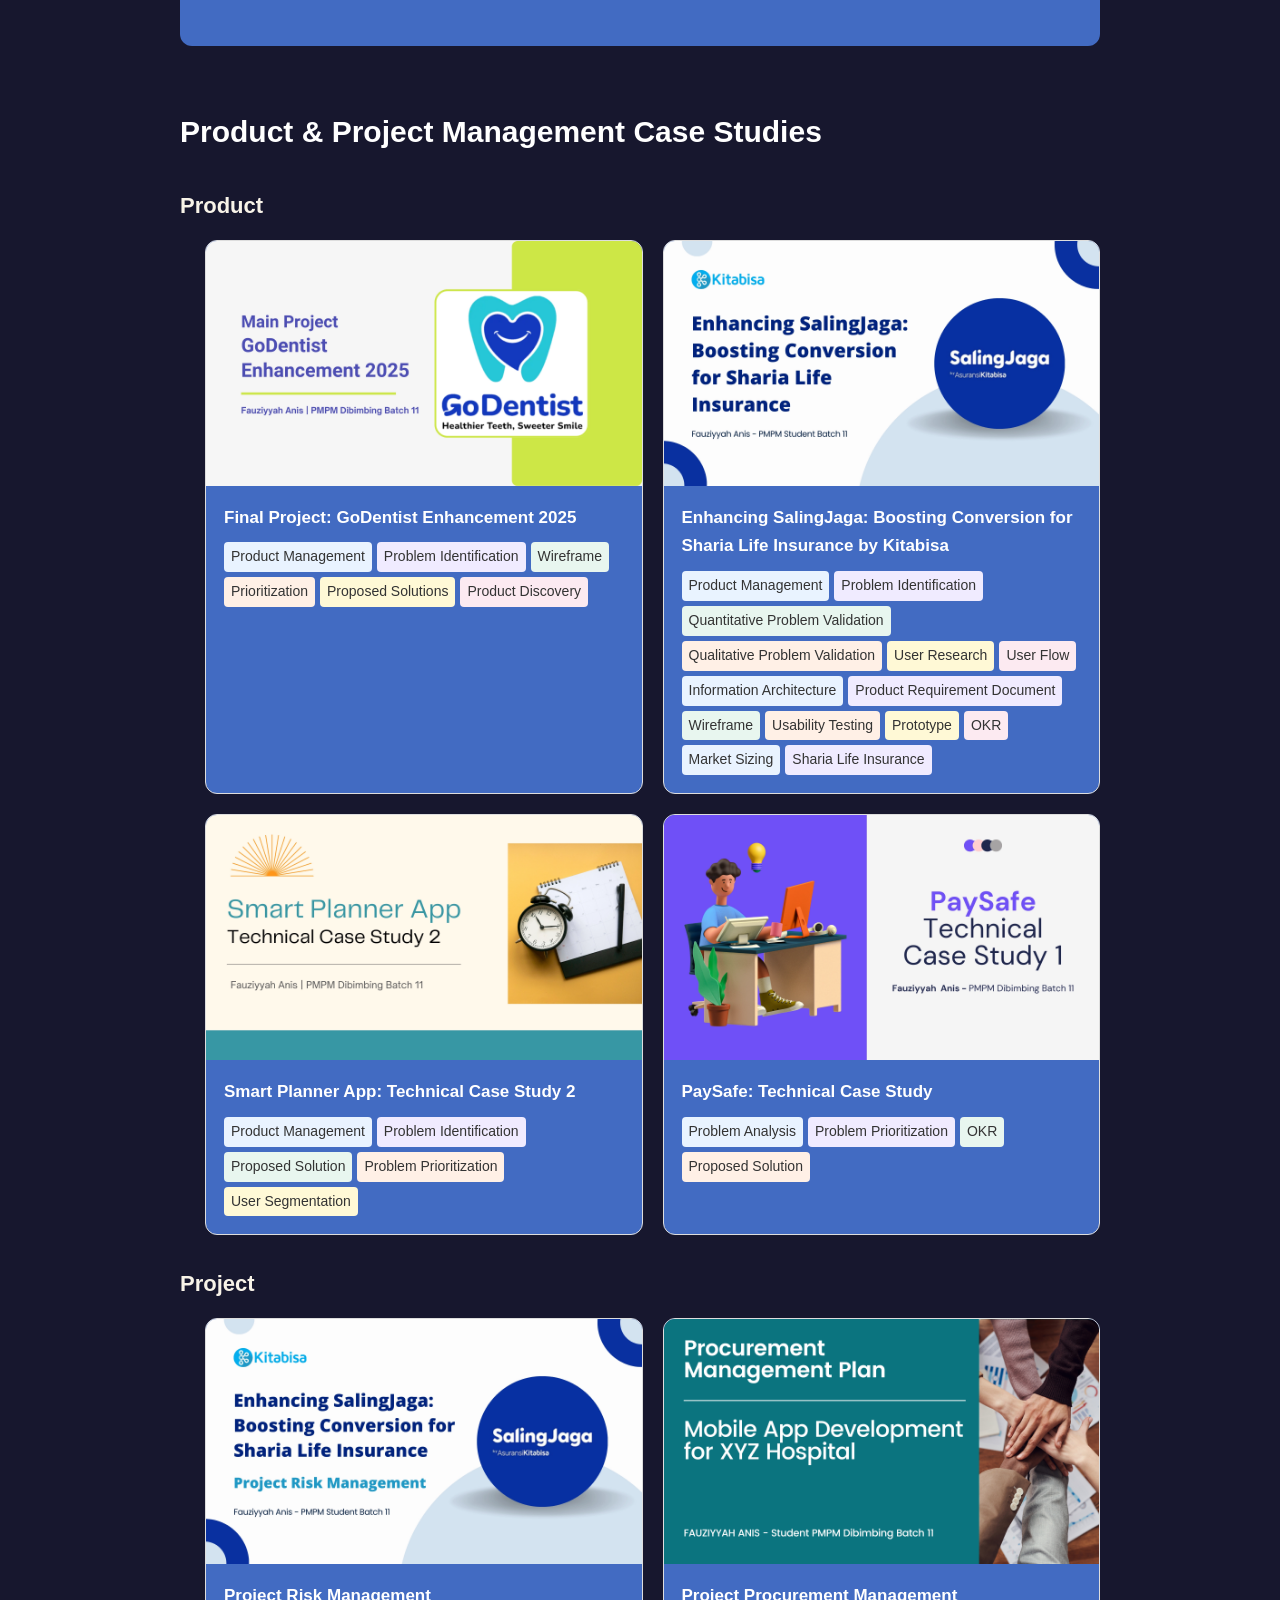
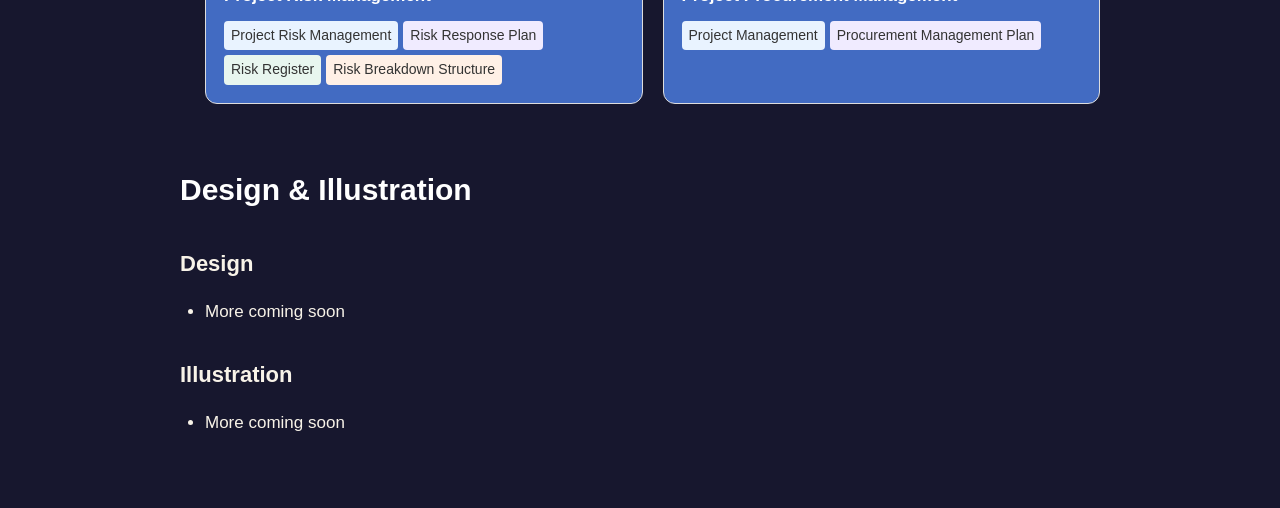
==== commit 36fd754f: "Update index.html Add About Me section" ====
--- a/index.html
+++ b/index.html
@@ -15,7 +15,88 @@
         <img src="homepage-banner-github.png" alt="Portfolio of Fauziyyah Anis">
     </header>
 
-    <h3>A collection of case studies and creative works</h3>
+    <p class="home-intro">A collection of case studies and creative work.</p>
+
+    <section class="about-section">
+    
+        <h2>About Me</h2>
+    
+        <p class="about-description">
+            Product professional with experience supporting payment product operations
+            at Lazada, including competitive research, UAT execution, and
+            cross-functional issue resolution across BAU and campaign periods.
+            Formally trained in end-to-end product management fundamentals through
+            a dedicated bootcamp program, with hands-on experience applying these
+            skills to real product case studies.
+        </p>
+    
+        <div class="about-timeline">
+    
+            <div class="about-category">
+                <h3>🎓 Education</h3>
+    
+                <div class="timeline-item">
+                    <div class="timeline-date">Aug 2017 – Jan 2022</div>
+                    <div class="timeline-content">
+                        <strong>Bachelor of Mathematics</strong>
+                        <span>Universitas Padjadjaran</span>
+                        <span>Concentration: Operations Research & Industrial Mathematics</span>
+                    </div>
+                </div>
+    
+                <div class="timeline-item">
+                    <div class="timeline-date">Aug 2024 – Jan 2025</div>
+                    <div class="timeline-content">
+                        <strong>Product Management & Project Management Bootcamp</strong>
+                        <span>Dibimbing.id</span>
+                        <span>Final score: 89.27/100 · Ranked 5th of 17 participants</span>
+                    </div>
+                </div>
+            </div>
+    
+            <div class="about-category">
+                <h3>💼 Work</h3>
+    
+                <div class="timeline-item">
+                    <div class="timeline-date">Jun 2025 – Present</div>
+                    <div class="timeline-content">
+                        <strong>Product Manager (Payments)</strong>
+                        <span>PT Elabram Systems · Assigned to Lazada Indonesia</span>
+                        <span>Payment product operations, research, UAT, RCA, and cross-functional issue resolution across Southeast Asia.</span>
+                    </div>
+                </div>
+    
+                <div class="timeline-item">
+                    <div class="timeline-date">Dec 2024 – Jan 2025</div>
+                    <div class="timeline-content">
+                        <strong>Product Manager Internship</strong>
+                        <span>PT Periksa Gigi Indonesia (GoDentist)</span>
+                        <span>Analysed mobile app usability issues and proposed improvements to increase active users.</span>
+                    </div>
+                </div>
+    
+                <div class="timeline-item">
+                    <div class="timeline-date">Sep 2022 – May 2024</div>
+                    <div class="timeline-content">
+                        <strong>3PL Operations Monitoring</strong>
+                        <span>PT Setiap Hari Dipakai (Evermos)</span>
+                        <span>Monitored logistics operations, investigated customer claims, and collaborated with the Product team on process improvements.</span>
+                    </div>
+                </div>
+    
+                <div class="timeline-item">
+                    <div class="timeline-date">Feb 2022 – May 2022</div>
+                    <div class="timeline-content">
+                        <strong>Project Development Internship</strong>
+                        <span>PT Solusi Rahayu Indonesia</span>
+                        <span>Proposed programmes addressing river waste management, tourism village development, and local government initiatives.</span>
+                    </div>
+                </div>
+            </div>
+    
+        </div>
+    
+    </section>
 
 
     <!-- PRODUCT & PROJECT MANAGEMENT -->
--- a/style.css
+++ b/style.css
@@ -350,6 +350,74 @@
     margin: 0;
 }
 
+.home-intro {
+    font-size: 20px;
+    color: #f8f3e8;
+    margin-bottom: 40px;
+}
+
+.about-section {
+    margin-bottom: 60px;
+}
+
+.about-section h2 {
+    margin-top: 0;
+    margin-bottom: 25px;
+    color: #ffffff;
+}
+
+.about-description {
+    max-width: 800px;
+    margin-bottom: 35px;
+    color: #f8f3e8;
+}
+
+.about-timeline {
+    display: flex;
+    flex-direction: column;
+    gap: 30px;
+}
+
+.about-category {
+    padding: 25px;
+    background: #426bc2;
+    border-radius: 12px;
+}
+
+.about-category h3 {
+    margin-top: 0;
+    margin-bottom: 20px;
+    color: #ffffff;
+}
+
+.timeline-item {
+    display: grid;
+    grid-template-columns: 150px 1fr;
+    gap: 20px;
+    padding: 18px 0;
+    border-top: 1px solid rgba(255, 255, 255, 0.25);
+}
+
+.timeline-date {
+    font-size: 14px;
+    color: #f8f3e8;
+}
+
+.timeline-content {
+    display: flex;
+    flex-direction: column;
+    gap: 4px;
+    color: #ffffff;
+}
+
+.timeline-content strong {
+    font-size: 17px;
+}
+
+.timeline-content span {
+    font-size: 15px;
+}
+
 @media (max-width: 600px) {
     .project-grid {
         grid-template-columns: 1fr;
@@ -374,6 +442,14 @@
         font-size: 26px;
         margin-top: 40px;
     }
+        .timeline-item {
+        grid-template-columns: 1fr;
+        gap: 8px;
+    }
+
+    .about-category {
+        padding: 20px;
+    }
 }
 
 .home-page {
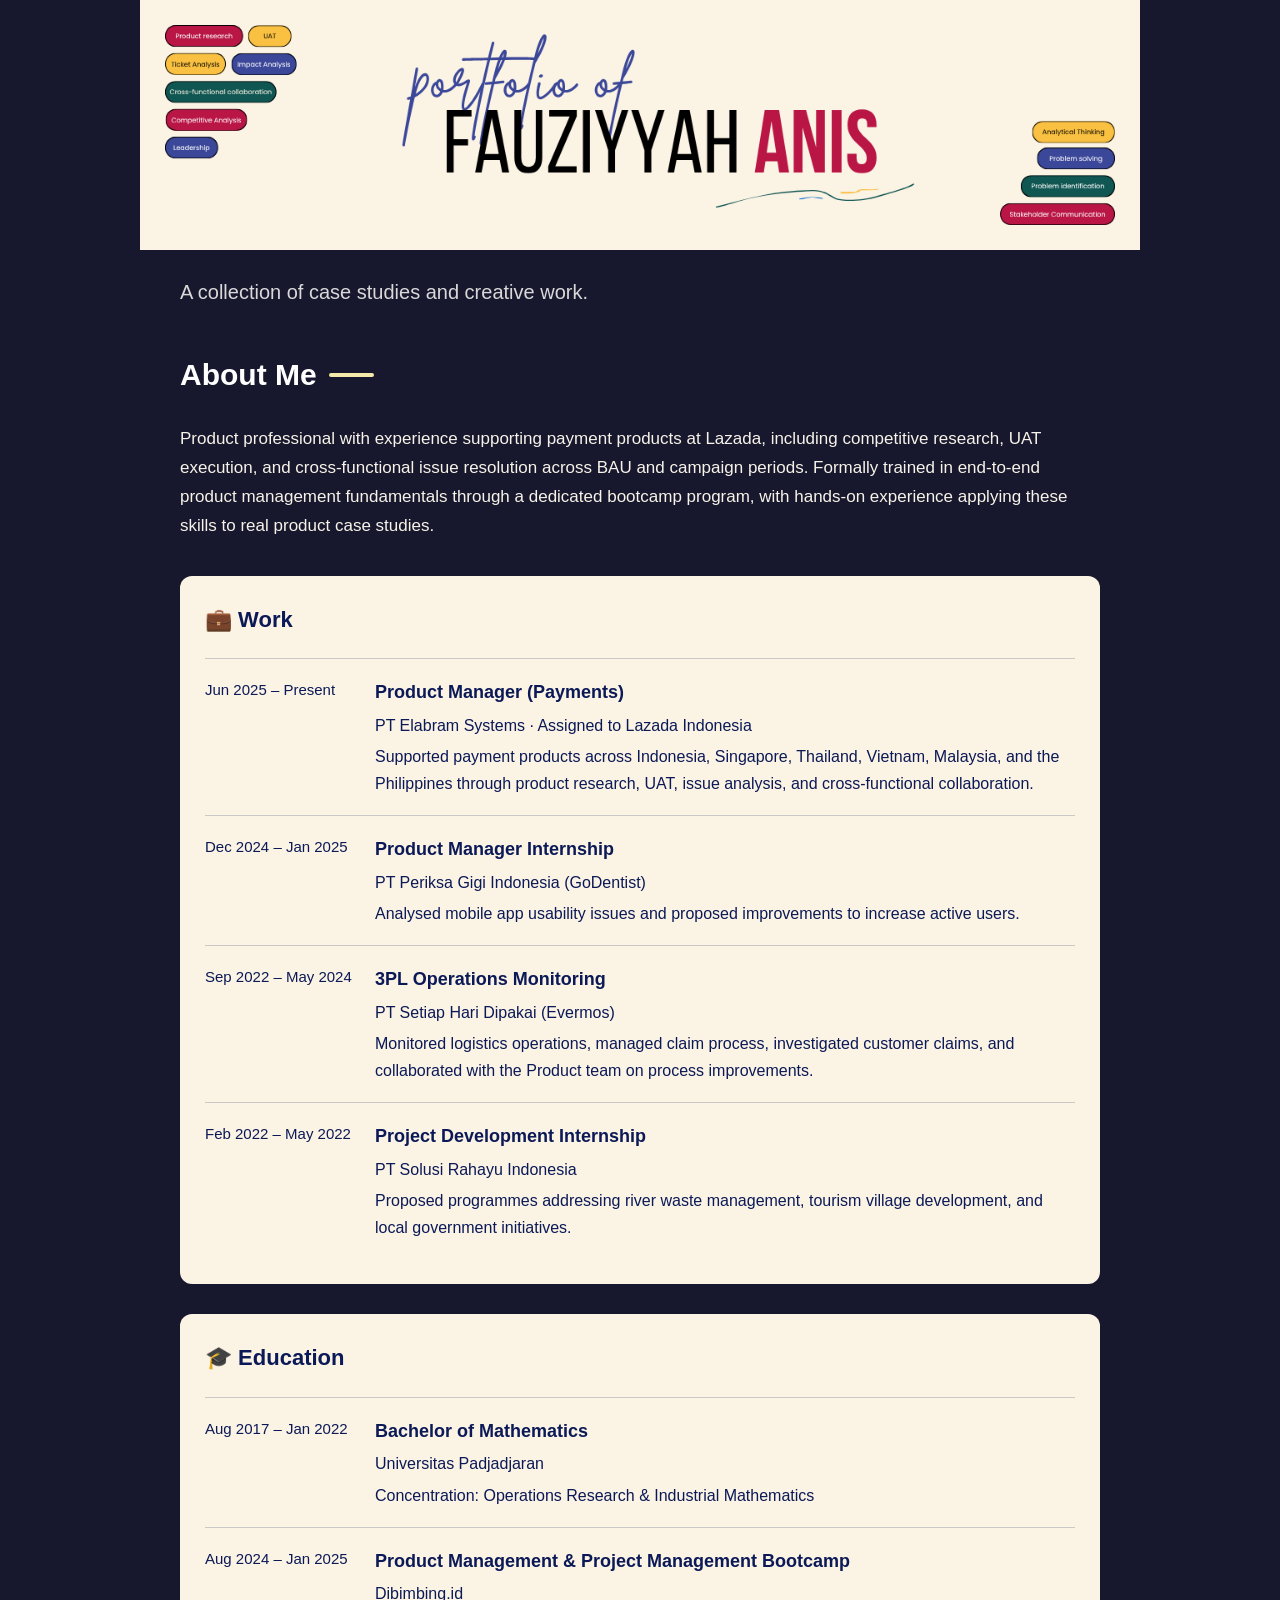
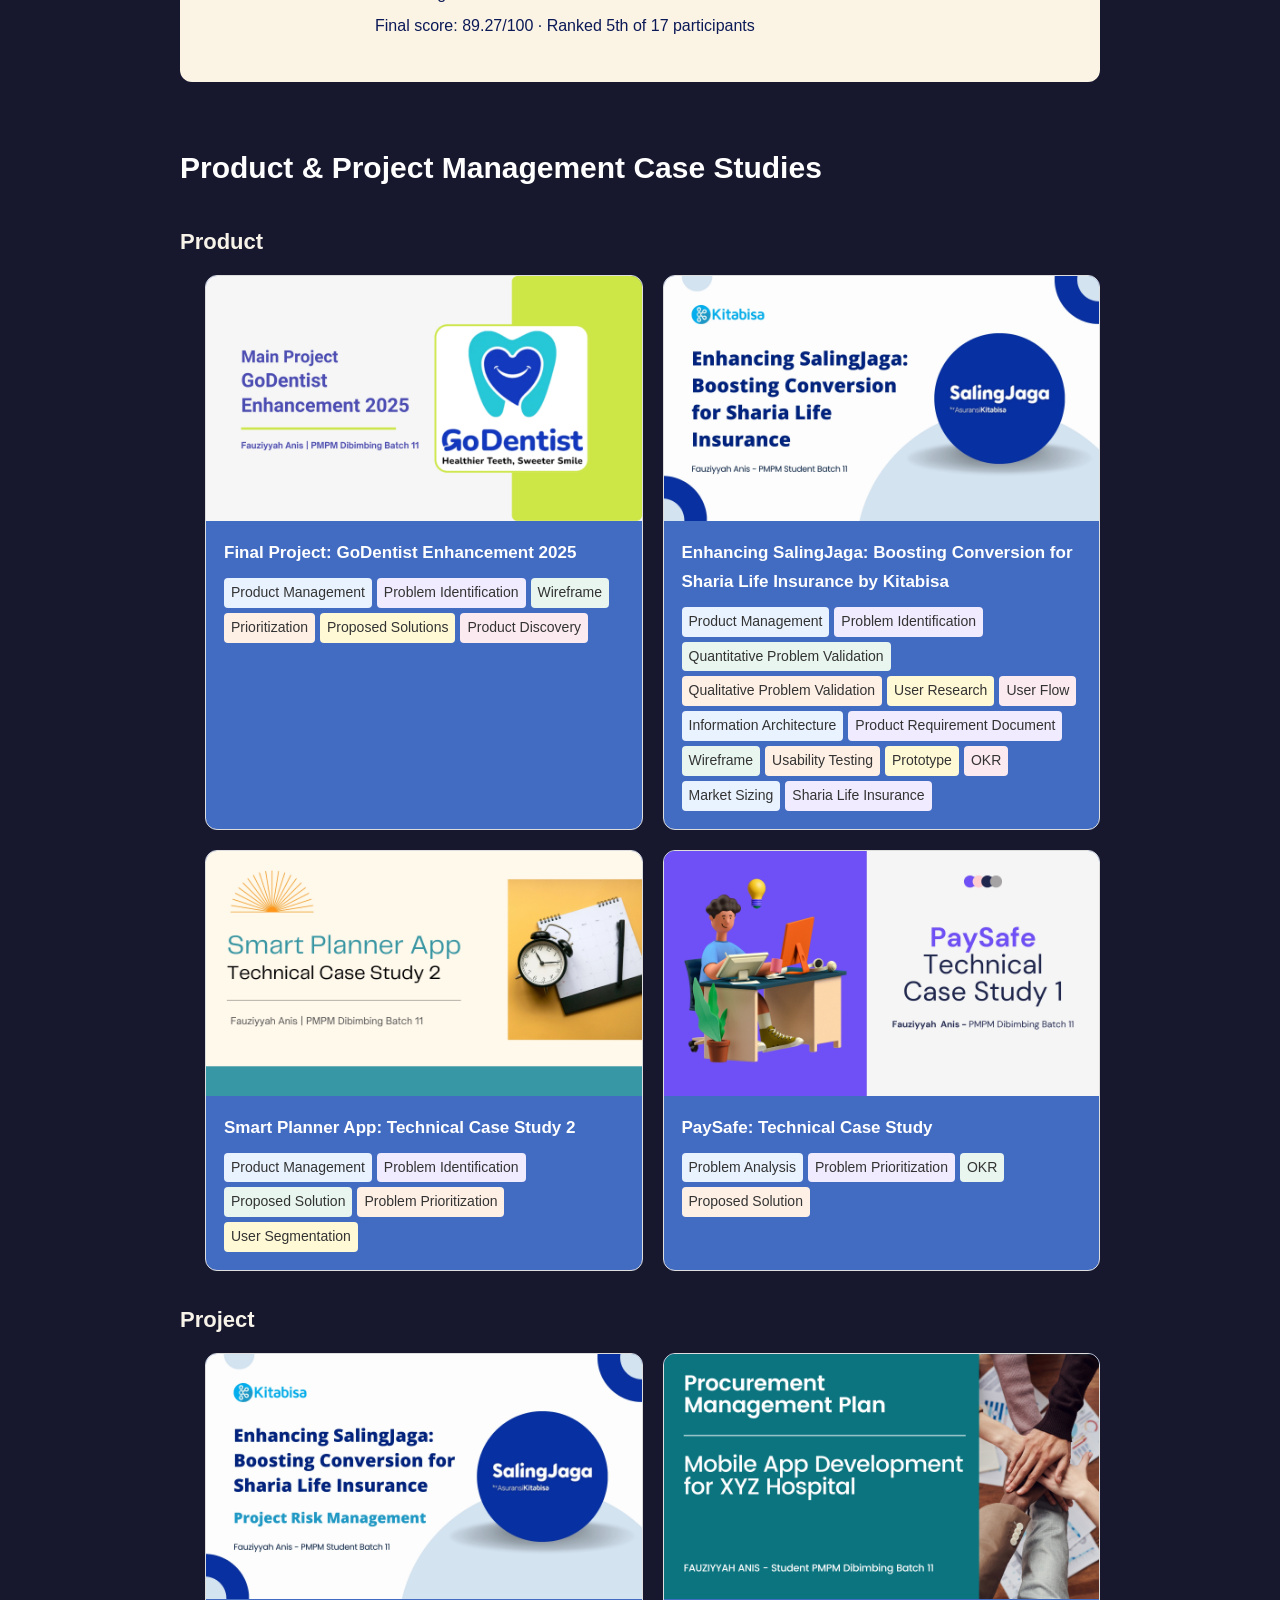
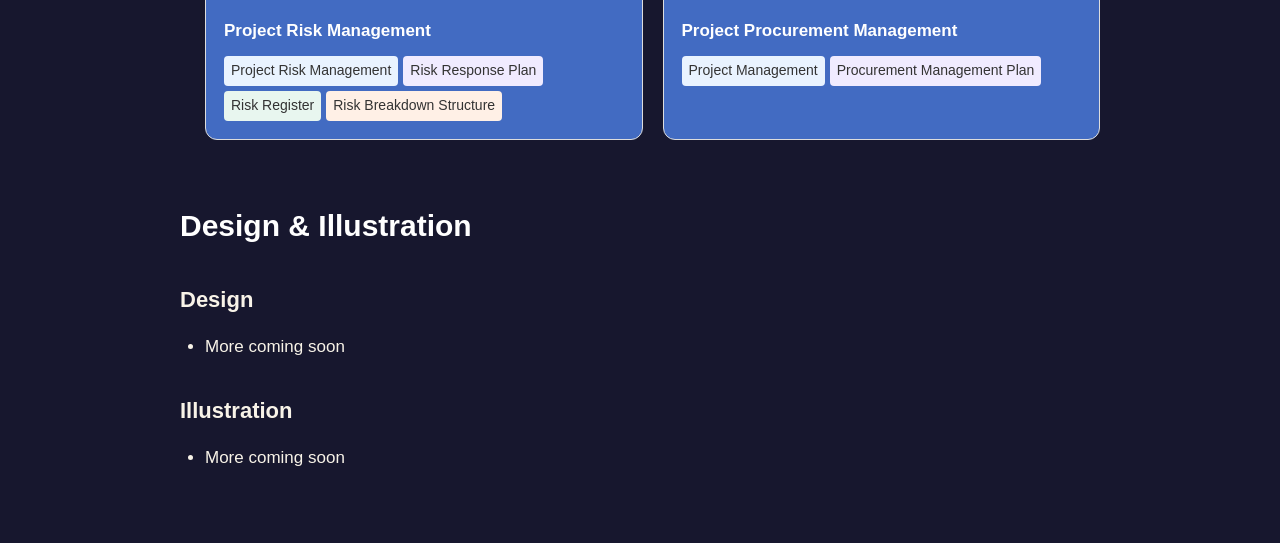
==== commit 25d002ff: "Update index.html Update about me section" ====
--- a/index.html
+++ b/index.html
@@ -22,16 +22,55 @@
         <h2>About Me</h2>
     
         <p class="about-description">
-            Product professional with experience supporting payment product operations
-            at Lazada, including competitive research, UAT execution, and
-            cross-functional issue resolution across BAU and campaign periods.
-            Formally trained in end-to-end product management fundamentals through
-            a dedicated bootcamp program, with hands-on experience applying these
-            skills to real product case studies.
+            Product professional with experience supporting payment products at Lazada,
+            including competitive research, UAT execution, and cross-functional issue
+            resolution across BAU and campaign periods. Formally trained in end-to-end
+            product management fundamentals through a dedicated bootcamp program, with
+            hands-on experience applying these skills to real product case studies.
         </p>
     
         <div class="about-timeline">
     
+            <div class="about-category">
+                <h3>💼 Work</h3>
+    
+                <div class="timeline-item">
+                    <div class="timeline-date">Jun 2025 – Present</div>
+                    <div class="timeline-content">
+                        <strong>Product Manager (Payments)</strong>
+                        <span>PT Elabram Systems · Assigned to Lazada Indonesia</span>
+                        <span>Supported payment products across Indonesia, Singapore, Thailand, Vietnam, Malaysia, and the Philippines through product research, UAT, issue analysis, and cross-functional collaboration.</span>
+                    </div>
+                </div>
+    
+                <div class="timeline-item">
+                    <div class="timeline-date">Dec 2024 – Jan 2025</div>
+                    <div class="timeline-content">
+                        <strong>Product Manager Internship</strong>
+                        <span>PT Periksa Gigi Indonesia (GoDentist)</span>
+                        <span>Analysed mobile app usability issues and proposed improvements to increase active users.</span>
+                    </div>
+                </div>
+    
+                <div class="timeline-item">
+                    <div class="timeline-date">Sep 2022 – May 2024</div>
+                    <div class="timeline-content">
+                        <strong>3PL Operations Monitoring</strong>
+                        <span>PT Setiap Hari Dipakai (Evermos)</span>
+                        <span>Monitored logistics operations, managed claim process, investigated customer claims, and collaborated with the Product team on process improvements.</span>
+                    </div>
+                </div>
+    
+                <div class="timeline-item">
+                    <div class="timeline-date">Feb 2022 – May 2022</div>
+                    <div class="timeline-content">
+                        <strong>Project Development Internship</strong>
+                        <span>PT Solusi Rahayu Indonesia</span>
+                        <span>Proposed programmes addressing river waste management, tourism village development, and local government initiatives.</span>
+                    </div>
+                </div>
+            </div>
+            
             <div class="about-category">
                 <h3>🎓 Education</h3>
     
@@ -50,46 +89,6 @@
                         <strong>Product Management & Project Management Bootcamp</strong>
                         <span>Dibimbing.id</span>
                         <span>Final score: 89.27/100 · Ranked 5th of 17 participants</span>
-                    </div>
-                </div>
-            </div>
-    
-            <div class="about-category">
-                <h3>💼 Work</h3>
-    
-                <div class="timeline-item">
-                    <div class="timeline-date">Jun 2025 – Present</div>
-                    <div class="timeline-content">
-                        <strong>Product Manager (Payments)</strong>
-                        <span>PT Elabram Systems · Assigned to Lazada Indonesia</span>
-                        <span>Payment product operations, research, UAT, RCA, and cross-functional issue resolution across Southeast Asia.</span>
-                    </div>
-                </div>
-    
-                <div class="timeline-item">
-                    <div class="timeline-date">Dec 2024 – Jan 2025</div>
-                    <div class="timeline-content">
-                        <strong>Product Manager Internship</strong>
-                        <span>PT Periksa Gigi Indonesia (GoDentist)</span>
-                        <span>Analysed mobile app usability issues and proposed improvements to increase active users.</span>
-                    </div>
-                </div>
-    
-                <div class="timeline-item">
-                    <div class="timeline-date">Sep 2022 – May 2024</div>
-                    <div class="timeline-content">
-                        <strong>3PL Operations Monitoring</strong>
-                        <span>PT Setiap Hari Dipakai (Evermos)</span>
-                        <span>Monitored logistics operations, investigated customer claims, and collaborated with the Product team on process improvements.</span>
-                    </div>
-                </div>
-    
-                <div class="timeline-item">
-                    <div class="timeline-date">Feb 2022 – May 2022</div>
-                    <div class="timeline-content">
-                        <strong>Project Development Internship</strong>
-                        <span>PT Solusi Rahayu Indonesia</span>
-                        <span>Proposed programmes addressing river waste management, tourism village development, and local government initiatives.</span>
                     </div>
                 </div>
             </div>
--- a/style.css
+++ b/style.css
@@ -364,12 +364,24 @@
     margin-top: 0;
     margin-bottom: 25px;
     color: #ffffff;
+    display: flex;
+    align-items: center;
+    gap: 12px;
+}
+
+.about-section h2::after {
+    content: "";
+    width: 45px;
+    height: 4px;
+    background: #f4e9a8;
+    border-radius: 4px;
 }
 
 .about-description {
-    max-width: 800px;
+    width: 100%;
     margin-bottom: 35px;
     color: #f8f3e8;
+    font-size: 17px;
 }
 
 .about-timeline {
@@ -380,14 +392,14 @@
 
 .about-category {
     padding: 25px;
-    background: #426bc2;
+    background: #fbf3e4;
     border-radius: 12px;
 }
 
 .about-category h3 {
     margin-top: 0;
     margin-bottom: 20px;
-    color: #ffffff;
+    color: #0b1957;
 }
 
 .timeline-item {
@@ -395,27 +407,27 @@
     grid-template-columns: 150px 1fr;
     gap: 20px;
     padding: 18px 0;
-    border-top: 1px solid rgba(255, 255, 255, 0.25);
+    border-top: 1px solid rgba(11, 25, 87, 0.2);
 }
 
 .timeline-date {
-    font-size: 14px;
-    color: #f8f3e8;
+    font-size: 15px;
+    color: #0b1957;
 }
 
 .timeline-content {
     display: flex;
     flex-direction: column;
     gap: 4px;
-    color: #ffffff;
+    color: #0b1957;
 }
 
 .timeline-content strong {
-    font-size: 17px;
+    font-size: 18px;
 }
 
 .timeline-content span {
-    font-size: 15px;
+    font-size: 16px;
 }
 
 @media (max-width: 600px) {
@@ -442,7 +454,7 @@
         font-size: 26px;
         margin-top: 40px;
     }
-        .timeline-item {
+    .timeline-item {
         grid-template-columns: 1fr;
         gap: 8px;
     }
@@ -465,6 +477,10 @@
     color: #f8f3e8;
 }
 
+.home-page .about-category h3 {
+    color: #0b1957;
+}
+
 .home-page > p {
     color: #d9d9d9;
 }
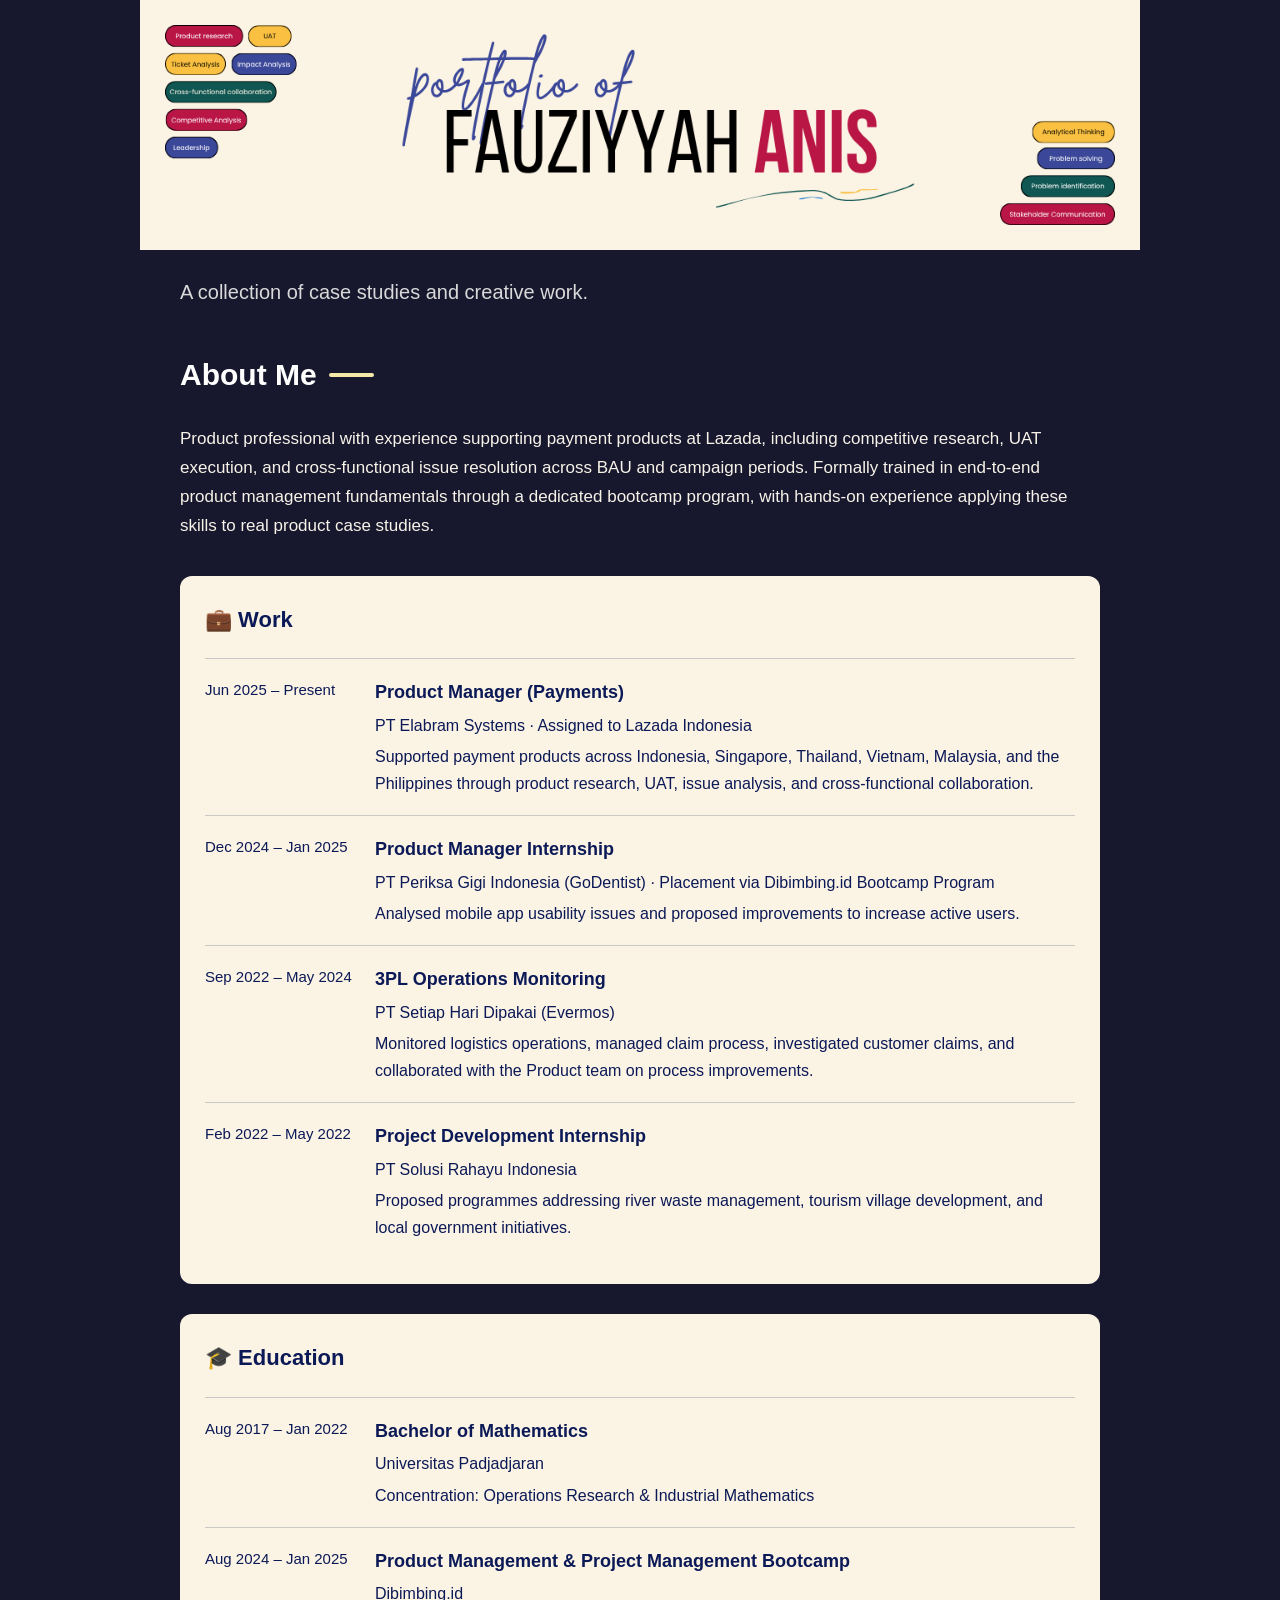
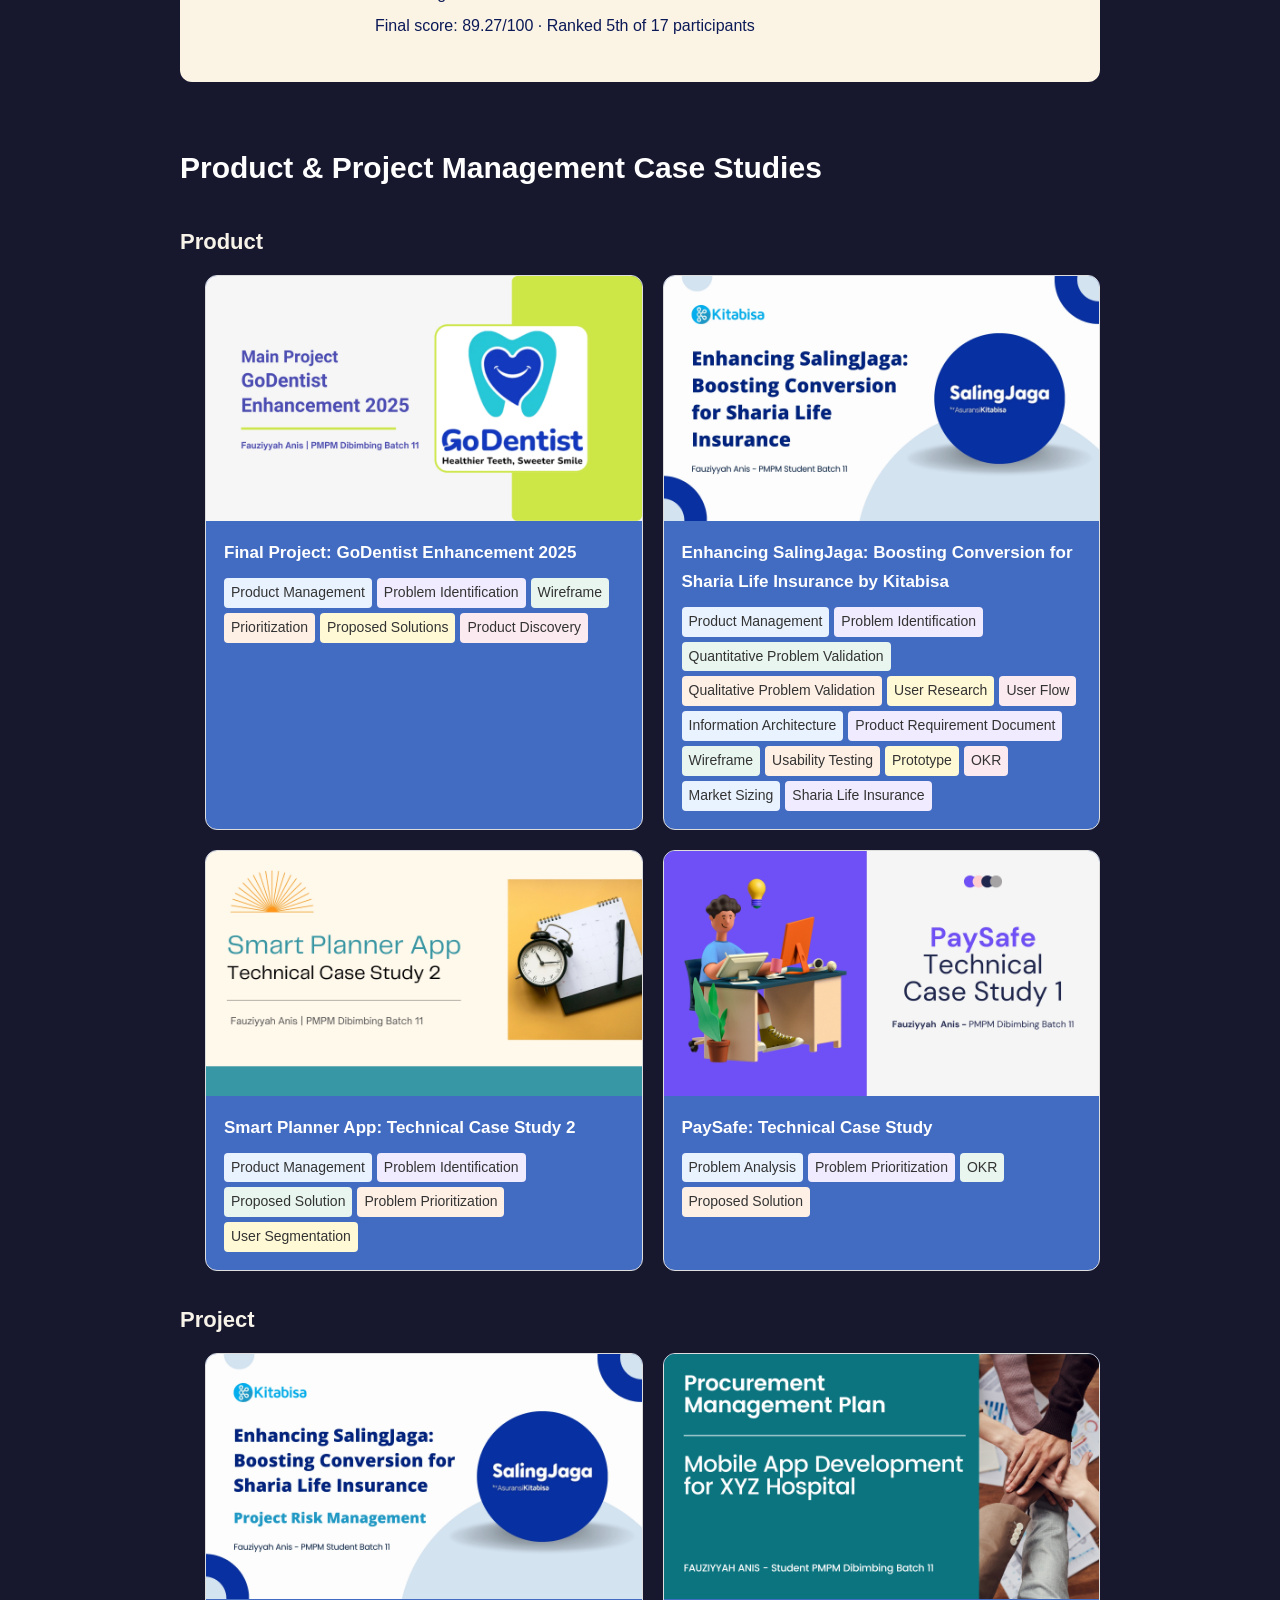
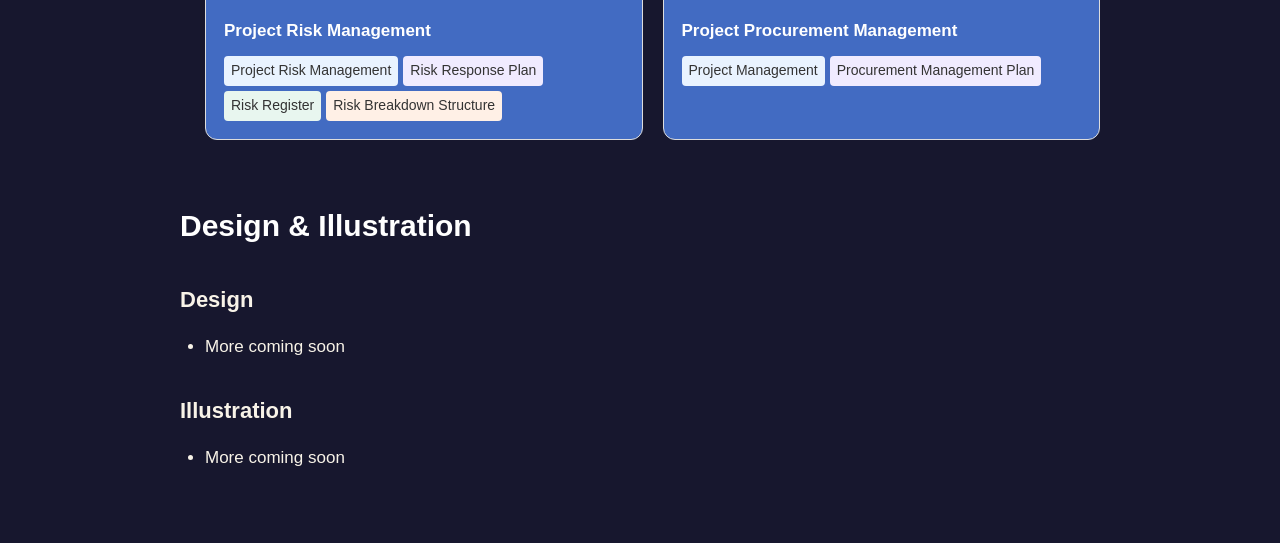
==== commit c96ce536: "Update index.html Edit godentist: Add  · Placement via Dibimbing.id Bootcamp Program" ====
--- a/index.html
+++ b/index.html
@@ -47,7 +47,7 @@
                     <div class="timeline-date">Dec 2024 – Jan 2025</div>
                     <div class="timeline-content">
                         <strong>Product Manager Internship</strong>
-                        <span>PT Periksa Gigi Indonesia (GoDentist)</span>
+                        <span>PT Periksa Gigi Indonesia (GoDentist) · Placement via Dibimbing.id Bootcamp Program</span>
                         <span>Analysed mobile app usability issues and proposed improvements to increase active users.</span>
                     </div>
                 </div>
